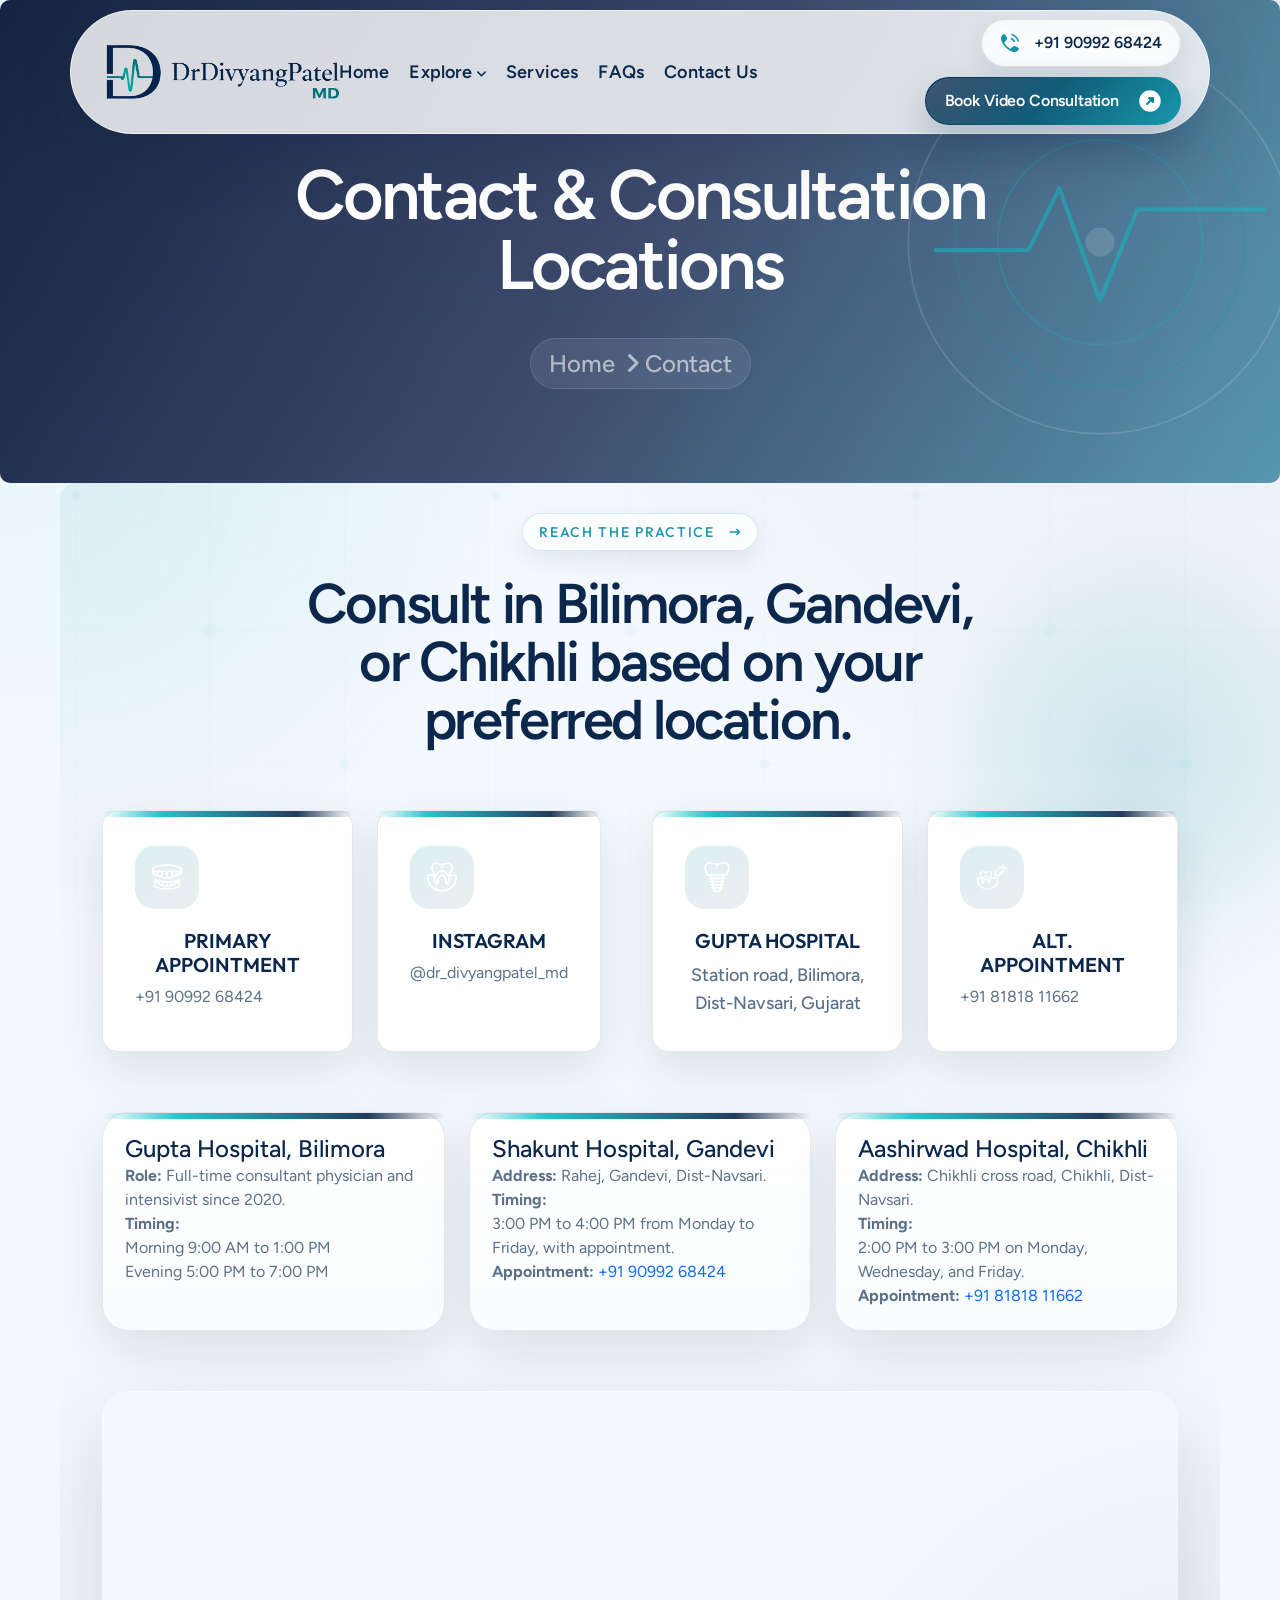
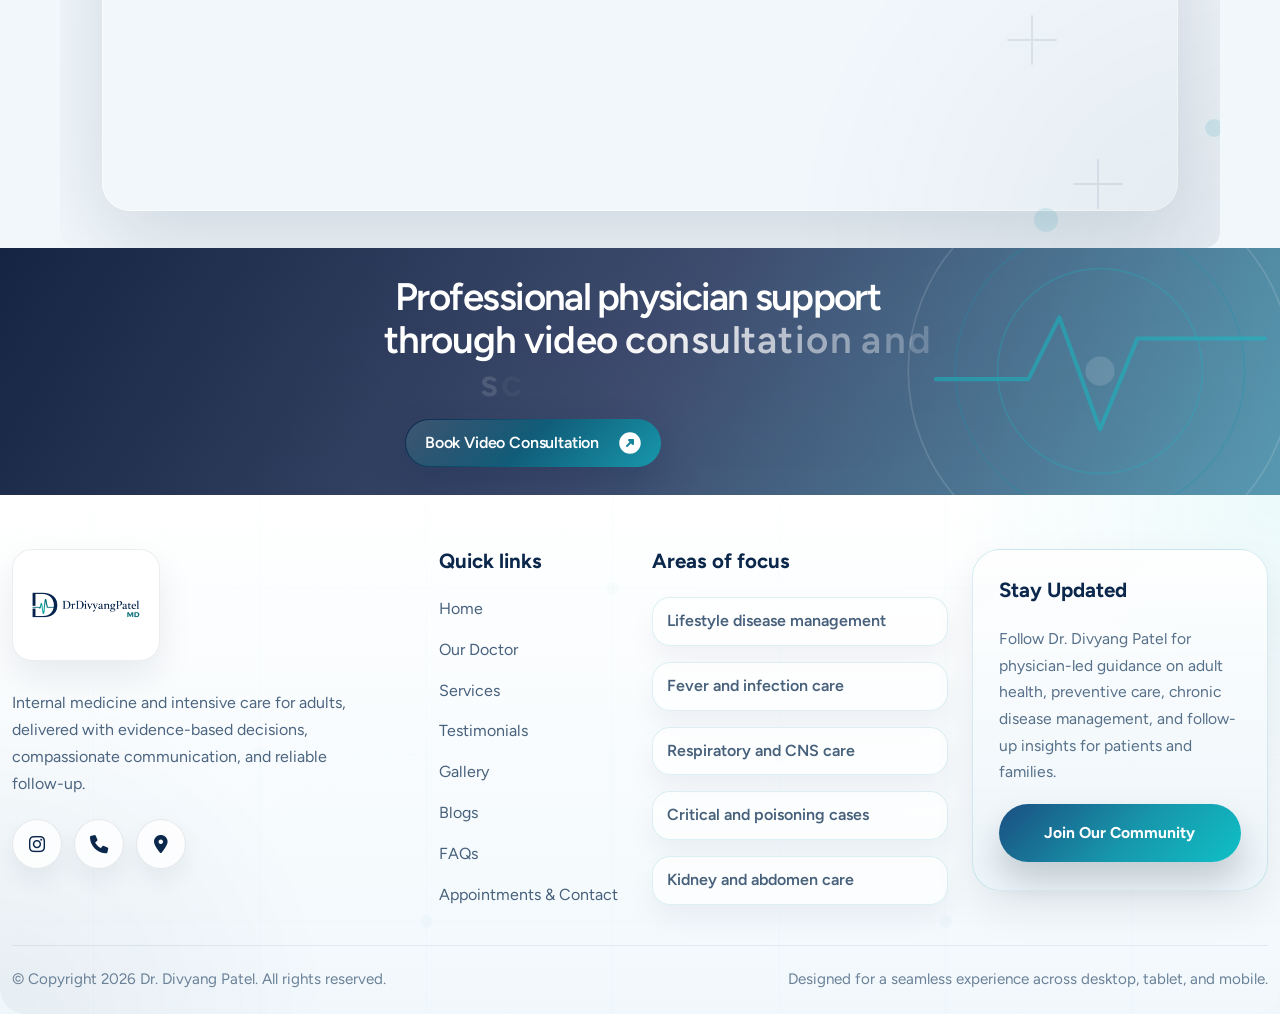
==== contact.html @ 762d4937 "initial commit" ====
<!DOCTYPE html>
<html lang="en">
<head>
    <meta charset="UTF-8">
    <meta name="viewport" content="width=device-width, initial-scale=1.0">
    <title>Contact | Dr. Divyang Patel</title>
    <link rel="shortcut icon" href="assets/drdivyangpatel/logo_transparent.png">
    <link rel="stylesheet" href="assets/css/plugins/bootstrap.min.css">
    <link rel="stylesheet" href="assets/css/plugins/aos.css">
    <link rel="stylesheet" href="assets/css/plugins/fontawesome.css">
    <link rel="stylesheet" href="assets/css/plugins/magnific-popup.css">
    <link rel="stylesheet" href="assets/css/plugins/owlcarousel.min.css">
    <link rel="stylesheet" href="assets/css/plugins/sidebar.css">
    <link rel="stylesheet" href="assets/css/plugins/slick-slider.css">
    <link rel="stylesheet" href="assets/css/plugins/nice-select.css">
    <link rel="stylesheet" href="assets/css/plugins/swiper-bundle.css">
    <link rel="stylesheet" href="assets/css/main.css">
    <link rel="stylesheet" href="assets/css/drdivyang.css">
    <script src="assets/js/plugins/jquery-3-7-1.min.js"></script>
</head>

<body class="homepage1-body">

<!--===== PRELOADER STARTS =======-->
<div class="cs_preloader">
  <div class="cs_preloader_in dr-preloader-card">
    <div class="dr-preloader-logo-wrap">
      <img src="assets/drdivyangpatel/logo_transparent.png" alt="Dr. Divyang Patel logo" class="dr-preloader-logo">
    </div>
    <p class="dr-preloader-title">Dr. Divyang Patel</p>
    <p class="dr-preloader-subtitle">Physician & Intensivist</p>
    <div class="dr-preloader-bar" aria-hidden="true"><span></span></div>
    <p class="dr-preloader-loading">Preparing your consultation experience</p>
  </div>
</div>

<!--===== PRELOADER ENDS =======-->

<!--===== PROGRESS STARTS=======-->
<div class="paginacontainer">
     <div class="progress-wrap">
       <svg class="progress-circle svg-content" width="100%" height="100%" viewBox="-1 -1 102 102">
         <path d="M50,1 a49,49 0 0,1 0,98 a49,49 0 0,1 0,-98"/>
       </svg>
     </div>
   </div>
 <!--===== PROGRESS ENDS=======-->

<!--=====HEADER START=======-->
<header class="homepage4-body">
  <div id="vl-header-sticky" class="vl-header-area vl-transparent-header">
      <div class="container">
          <div class="row align-items-center row-bg1">
              <div class="col-lg-3 col-md-6 col-6">
                  <div class="vl-logo">
                      <a href="index.html"><img src="assets/drdivyangpatel/logo_transparent.png" alt=""></a>
                  </div>
              </div>
              <div class="col-lg-4 d-none d-lg-block">
                  <div class="vl-main-menu text-center">
                         <nav class="vl-mobile-menu-active">
<ul>
    <li class="has-dropdown">
        <a href="index.html">Home <span class="arrow-size"></i></span></a>
       
    </li>
    <li class="has-dropdown">
      <a href="#">Explore <span class="arrow-size"><i class="fa-solid fa-angle-down d-lg-inline d-none"></i></span></a>
        <ul class="sub-menu">
            <li><a href="doctor-divyang-patel.html">Our Doctor</a></li>
            <li><a href="testimonial.html">Testimonials</a></li>
            <li><a href="Gallery.html">Gallery</a></li>
            <li><a href="https://drdivyangpatelmd.exlyapp.com/blog">Blogs</a></li>
        </ul>
    </li>
    <li class="has-dropdown">
        <a href="services.html">Services <span class="arrow-size"></i></span></a>
    </li>
    <li class="has-dropdown">
        <a href="faq.html">FAQs <span class="arrow-size"></i></span></a>
    </li>
    <li class="has-dropdown">
        <a href="contact.html">Contact Us <span class="arrow-size"></i></span></a>
    </li>
</ul>
                      </nav>
                  </div>
              </div>
              <div class="col-lg-5 col-md-6 col-6">
                <div class="vl-hero-btn d-none d-lg-block text-end">
                  <div class="btn-area1">
                    <a href="tel:+919099268424" class="phone"><svg xmlns="http://www.w3.org/2000/svg" width="20" height="20" viewBox="0 0 20 20" fill="none">
                        <g clip-path="url(#clip0_5825_4343)">
<path d="M4.32688 1.17598C4.79912 1.27359 5.1752 1.59087 5.40887 2.01006L6.15321 3.34544C6.42738 3.83727 6.65811 4.25117 6.80878 4.61098C6.96862 4.99266 7.06355 5.36904 7.02016 5.78518C6.97676 6.20131 6.80622 6.55001 6.57107 6.8905C6.3494 7.21148 6.03823 7.56888 5.66848 7.99356L4.57431 9.25038C4.37824 9.47563 4.2802 9.58821 4.27124 9.72896C4.26228 9.86971 4.34263 9.98996 4.50333 10.2304C5.87299 12.2796 7.71894 14.1262 9.76983 15.497C10.0103 15.6577 10.1305 15.738 10.2712 15.7291C10.412 15.7201 10.5247 15.6221 10.7498 15.426L12.0067 14.3318C12.4314 13.962 12.7888 13.6509 13.1098 13.4292C13.4502 13.194 13.799 13.0235 14.2151 12.9801C14.6312 12.9367 15.0077 13.0317 15.3893 13.1915C15.7491 13.3422 16.163 13.5729 16.6547 13.847L17.9902 14.5915C18.4094 14.8251 18.7267 15.2012 18.8243 15.6734C18.9229 16.1505 18.7775 16.6302 18.4562 17.0244C17.2904 18.4547 15.4227 19.3654 13.4633 18.9701C12.259 18.7272 11.0707 18.3225 9.63342 17.4982C6.74558 15.842 4.15636 13.2514 2.50212 10.367C1.67786 8.92963 1.2731 7.74134 1.03015 6.53696C0.634898 4.5776 1.54559 2.70987 2.9759 1.54412C3.37009 1.22284 3.84971 1.07736 4.32688 1.17598Z" fill="#1496a5"/>
<path fill-rule="evenodd" clip-rule="evenodd" d="M11.3062 1.54C11.4337 1.0978 11.8957 0.842779 12.3379 0.970388C15.5607 1.90041 18.099 4.43862 19.0292 7.66132C19.1567 8.1035 18.9017 8.56545 18.4596 8.69304C18.0174 8.8207 17.5554 8.5657 17.4278 8.1235C16.6565 5.45101 14.5483 3.34295 11.8757 2.57171C11.4336 2.4441 11.1786 1.98219 11.3062 1.54ZM10.7947 5.47187C10.9747 5.04825 11.4639 4.85066 11.8876 5.03055C13.2723 5.6186 14.381 6.72725 14.969 8.11199C15.1489 8.53562 14.9513 9.02487 14.5277 9.20479C14.1041 9.38462 13.6148 9.18704 13.4349 8.76345C13.0157 7.77614 12.2234 6.9839 11.2361 6.56463C10.8125 6.38474 10.6149 5.8955 10.7947 5.47187Z" fill="#1496a5"/>
                        </g>
                        <defs>
<clipPath id="clip0_5825_4343">
  <rect width="20" height="20" fill="white"/>
</clipPath>
                        </defs>
                      </svg>+91 90992 68424</a>
                    <a href="https://drdivyangpatelmd.exlyapp.com/cb578edf-0916-4bcf-a2c8-b572f93a51ea" class="vl-btn4">Book Video Consultation<span><svg xmlns="http://www.w3.org/2000/svg" width="22" height="22" viewBox="0 0 22 22" fill="none">
                        <path fill-rule="evenodd" clip-rule="evenodd" d="M11 0.25C5.06294 0.25 0.25 5.06294 0.25 11C0.25 16.9371 5.06294 21.75 11 21.75C16.9371 21.75 21.75 16.9371 21.75 11C21.75 5.06294 16.9371 0.25 11 0.25ZM10 7C9.5955 7 9.2309 7.24364 9.0761 7.61732C8.92134 7.99099 9.0069 8.42111 9.2929 8.70711L10.5858 10L7.29289 13.2929C6.90237 13.6834 6.90237 14.3166 7.29289 14.7071C7.68342 15.0976 8.31658 15.0976 8.70711 14.7071L12 11.4142L13.2929 12.7071C13.5789 12.9931 14.009 13.0787 14.3827 12.9239C14.7564 12.7691 15 12.4045 15 12V8C15 7.44772 14.5523 7 14 7H10Z" fill="white"/>
                      </svg></span></a>
                </div>
                </div>
                <div class="vl-header-action-item d-block d-lg-none">
                  <button type="button" class="vl-offcanvas-toggle">
                    <i class="fa-solid fa-bars-staggered"></i>
                  </button>
               </div>
              </div>
          </div>
      </div>
  </div>
</header>
 <!--=====HEADER END =======-->

 <!--===== MOBILE HEADER STARTS =======-->
<div class="homepage4-body">
  <div class="vl-offcanvas">
    <div class="vl-offcanvas-wrapper">
        <div class="vl-offcanvas-header d-flex justify-content-between align-items-center mb-90">
            <div class="vl-offcanvas-logo">
            </div>
            <div class="vl-offcanvas-close">
               <button class="vl-offcanvas-close-toggle"><a href="index.html"><img src="assets/drdivyangpatel/logo_transparent.png" alt=""></a></button>
            </div>
        </div>

        <div class="vl-offcanvas-menu d-lg-none mb-40">
            <nav></nav>
        </div>

        <div class="space20"></div>
        <div class="vl-offcanvas-info">
            <div class="space20"></div>
            <span><a href="https://www.instagram.com/dr_divyangpatel_md?igsh=MXVoZnNqd2wxZHJ1Zg%3D%3D&utm_source=qr"> <i class="fa-regular fa-envelope"></i>@dr_divyangpatel_md</a></span>
            <span><a href="tel:+919099268424"><i class="fa-solid fa-phone"></i>+91 90992 68424</a></span>
            <span><a href="https://www.google.com/maps?q=Gupta+Hospital+Station+Road+Bilimora+Navsari+Gujarat"><i class="fa-solid fa-location-dot"></i> 
              Gupta Hospital
              <br>
              Station road, Bilimora, Dist-Navsari, Gujarat
            </a></span>
        </div>
        <!-- <div class="space20"></div>
        <div class="vl-offcanvas-social">
            <h3 class="vl-offcanvas-sm-title">Follow Us</h3>
            <div class="space20"></div> -->
            <!-- <a href="https://www.facebook.com/people/Kidney-Care-Hospital-and-Research-Center/100068045023616/"><i class="fab fa-facebook-f"></i></a>
            <a href="https://www.instagram.com/kidneyhospitaludaipur/"><i class="fab fa-instagram"></i></a> -->
         </div>
    </div>
</div>
<div class="vl-offcanvas-overlay"></div>
</div>
<!--===== MOBILE HEADER ENDS =======-->

<!--===== HERO AREA STARTS =======-->
<div class="inner-header-section-area" style="background-image: url(assets/img/all-images/bg/bg5.avif); background-position: center; background-repeat: no-repeat; background-size: cover;">
  <div class="container"><div class="row align-items-center"><div class="col-lg-12"><div class="hero-header"><h1 class="text-anime-style-1">Contact & Consultation Locations</h1><div class="space28"></div><a href="index.html" class="bradecrumb">Home <i class="fa-solid fa-angle-right"></i>Contact</a></div></div></div></div>
</div>

<div class="contact1-section-area sp1">
  <div class="container">
    <div class="row"><div class="col-lg-8 m-auto"><div class="heading4 text-center space-margin60"><h5 class="vl-section-subtitle">Reach The Practice <svg xmlns="http://www.w3.org/2000/svg" width="13" height="8" viewBox="0 0 13 8" fill="none"><path d="M0.667969 4.00033H11.049M8.00137 7.33366L11.3346 4.00033L8.0013 0.666992" stroke="#1496a5" stroke-width="1.5"/></svg></h5><div class="space24"></div><h2 class="vl-section-title text-anime-style-3">Consult in Bilimora, Gandevi, or Chikhli based on your preferred location.</h2></div></div></div>
    <div class="row g-4">
      <div class="col-lg-3 col-md-6"><div class="contact-boxarea"><div class="icons"><img src="assets/img/icons/service10.svg" alt=""></div><div class="space20"></div><h4>Primary Appointment</h4><div class="space8"></div><a href="tel:+919099268424">+91 90992 68424</a></div></div>
      <div class="col-lg-3 col-md-6"><div class="contact-boxarea"><div class="icons"><img src="assets/img/icons/service11.svg" alt=""></div><div class="space20"></div><h4>Instagram</h4><div class="space8"></div><a href="https://www.instagram.com/dr_divyangpatel_md?igsh=MXVoZnNqd2wxZHJ1Zg%3D%3D&utm_source=qr" target="_blank" rel="noopener">@dr_divyangpatel_md</a></div></div>
      <div class="col-lg-3 col-md-6"><div class="contact-boxarea"><div class="icons"><img src="assets/img/icons/service12.svg" alt=""></div><div class="space20"></div><h4>Gupta Hospital</h4><div class="space8"></div><p>Station road, Bilimora, Dist-Navsari, Gujarat</p></div></div>
      <div class="col-lg-3 col-md-6"><div class="contact-boxarea"><div class="icons"><img src="assets/img/icons/service13.svg" alt=""></div><div class="space20"></div><h4>Alt. Appointment</h4><div class="space8"></div><a href="tel:+918181811662">+91 81818 11662</a></div></div>
    </div>
    <div class="space60"></div>
    <div class="row g-4">
      <div class="col-lg-4 col-md-6"><div class="location-card"><h4>Gupta Hospital, Bilimora</h4><p><strong>Role:</strong> Full-time consultant physician and intensivist since 2020.</p><p><strong>Timing:</strong><br>Morning 9:00 AM to 1:00 PM<br>Evening 5:00 PM to 7:00 PM</p></div></div>
      <div class="col-lg-4 col-md-6"><div class="location-card"><h4>Shakunt Hospital, Gandevi</h4><p><strong>Address:</strong> Rahej, Gandevi, Dist-Navsari.</p><p><strong>Timing:</strong><br>3:00 PM to 4:00 PM from Monday to Friday, with appointment.</p><p><strong>Appointment:</strong> <a href="tel:+919099268424">+91 90992 68424</a></p></div></div>
      <div class="col-lg-4 col-md-6"><div class="location-card"><h4>Aashirwad Hospital, Chikhli</h4><p><strong>Address:</strong> Chikhli cross road, Chikhli, Dist-Navsari.</p><p><strong>Timing:</strong><br>2:00 PM to 3:00 PM on Monday, Wednesday, and Friday.</p><p><strong>Appointment:</strong> <a href="tel:+918181811662">+91 81818 11662</a></p></div></div>
    </div>
    <div class="space60"></div>
    <div class="row"><div class="col-lg-12"><iframe src="https://www.google.com/maps?q=Gupta+Hospital+Station+Road+Bilimora+Navsari+Gujarat&output=embed" width="100%" height="420" style="border:0; border-radius: 28px; box-shadow: 0 18px 45px rgba(16,47,98,.12);" allowfullscreen="" loading="lazy"></iframe></div></div>
  </div>
</div>
<!--===== CTA AREA STARTS =======-->
<div class="cta4-section-area" style="background-image: url(assets/img/all-images/bg/bg5.avif); background-position: center; background-size: cover; background-repeat: no-repeat;">
  <div class="container">
    <div class="row align-items-center">
      <div class="col-lg-8 m-auto">
        <div class="cta-content-area heading1">
          <h2 class="text-anime-style-3">Professional physician support through video consultation and scheduled appointments.</h2>
          <div class="space24"></div>
          <div class="btn-area1">
            <a href="https://drdivyangpatelmd.exlyapp.com/cb578edf-0916-4bcf-a2c8-b572f93a51ea" class="vl-btn4">Book Video Consultation <span><svg xmlns="http://www.w3.org/2000/svg" width="22" height="22" viewBox="0 0 22 22" fill="none">
                <path fill-rule="evenodd" clip-rule="evenodd" d="M11 0.25C5.06294 0.25 0.25 5.06294 0.25 11C0.25 16.9371 5.06294 21.75 11 21.75C16.9371 21.75 21.75 16.9371 21.75 11C21.75 5.06294 16.9371 0.25 11 0.25ZM10 7C9.5955 7 9.2309 7.24364 9.0761 7.61732C8.92134 7.99099 9.0069 8.42111 9.2929 8.70711L10.5858 10L7.29289 13.2929C6.90237 13.6834 6.90237 14.3166 7.29289 14.7071C7.68342 15.0976 8.31658 15.0976 8.70711 14.7071L12 11.4142L13.2929 12.7071C13.5789 12.9931 14.009 13.0787 14.3827 12.9239C14.7564 12.7691 15 12.4045 15 12V8C15 7.44772 14.5523 7 14 7H10Z" fill="white"/>
              </svg></span></a>
              <a href="tel:+919099268424" class="phone"><svg xmlns="http://www.w3.org/2000/svg" width="20" height="20" viewBox="0 0 20 20" fill="none">
                <g clip-path="url(#clip0_5825_4343)">
                  <path d="M4.32688 1.17598C4.79912 1.27359 5.1752 1.59087 5.40887 2.01006L6.15321 3.34544C6.42738 3.83727 6.65811 4.25117 6.80878 4.61098C6.96862 4.99266 7.06355 5.36904 7.02016 5.78518C6.97676 6.20131 6.80622 6.55001 6.57107 6.8905C6.3494 7.21148 6.03823 7.56888 5.66848 7.99356L4.57431 9.25038C4.37824 9.47563 4.2802 9.58821 4.27124 9.72896C4.26228 9.86971 4.34263 9.98996 4.50333 10.2304C5.87299 12.2796 7.71894 14.1262 9.76983 15.497C10.0103 15.6577 10.1305 15.738 10.2712 15.7291C10.412 15.7201 10.5247 15.6221 10.7498 15.426L12.0067 14.3318C12.4314 13.962 12.7888 13.6509 13.1098 13.4292C13.4502 13.194 13.799 13.0235 14.2151 12.9801C14.6312 12.9367 15.0077 13.0317 15.3893 13.1915C15.7491 13.3422 16.163 13.5729 16.6547 13.847L17.9902 14.5915C18.4094 14.8251 18.7267 15.2012 18.8243 15.6734C18.9229 16.1505 18.7775 16.6302 18.4562 17.0244C17.2904 18.4547 15.4227 19.3654 13.4633 18.9701C12.259 18.7272 11.0707 18.3225 9.63342 17.4982C6.74558 15.842 4.15636 13.2514 2.50212 10.367C1.67786 8.92963 1.2731 7.74134 1.03015 6.53696C0.634898 4.5776 1.54559 2.70987 2.9759 1.54412C3.37009 1.22284 3.84971 1.07736 4.32688 1.17598Z" fill="#1496a5"/>
                  <path fill-rule="evenodd" clip-rule="evenodd" d="M11.3062 1.54C11.4337 1.0978 11.8957 0.842779 12.3379 0.970388C15.5607 1.90041 18.099 4.43862 19.0292 7.66132C19.1567 8.1035 18.9017 8.56545 18.4596 8.69304C18.0174 8.8207 17.5554 8.5657 17.4278 8.1235C16.6565 5.45101 14.5483 3.34295 11.8757 2.57171C11.4336 2.4441 11.1786 1.98219 11.3062 1.54ZM10.7947 5.47187C10.9747 5.04825 11.4639 4.85066 11.8876 5.03055C13.2723 5.6186 14.381 6.72725 14.969 8.11199C15.1489 8.53562 14.9513 9.02487 14.5277 9.20479C14.1041 9.38462 13.6148 9.18704 13.4349 8.76345C13.0157 7.77614 12.2234 6.9839 11.2361 6.56463C10.8125 6.38474 10.6149 5.8955 10.7947 5.47187Z" fill="#1496a5"/>
                </g>
                <defs>
                  <clipPath id="clip0_5825_4343M">
                    <rect width="20" height="20" fill="white"/>
                  </clipPath>
                </defs>
              </svg>+91 90992 68424</a>
        </div>
        </div>
      </div>

    </div>
  </div>
</div>
<!--===== CTA AREA ENDS =======-->

<!--===== FOOTER AREA STARTS =======-->
<div class="vl-footer4-section-area dr-footer-theme">
  <div class="container">
    <div class="dr-footer-main">
      <div class="row">
        <div class="col-lg-4 col-md-6">
          <div class="dr-footer-brand">
            <a href="index.html" class="dr-footer-logo" aria-label="Dr. Divyang Patel home">
              <span class="dr-footer-logo-badge">
                <img src="assets/drdivyangpatel/logo_transparent.png" alt="Dr. Divyang Patel logo">
              </span>
            </a>
            <p>Internal medicine and intensive care for adults, delivered with evidence-based decisions, compassionate communication, and reliable follow-up.</p>
            <div class="dr-footer-social">
              <a href="https://www.instagram.com/dr_divyangpatel_md?igsh=MXVoZnNqd2wxZHJ1Zg%3D%3D&amp;utm_source=qr" aria-label="Instagram"><i class="fa-brands fa-instagram"></i></a>
              <a href="tel:+919099268424" aria-label="Call Dr. Divyang Patel"><i class="fa-solid fa-phone"></i></a>
              <a href="https://www.google.com/maps?q=Gupta+Hospital+Station+Road+Bilimora+Navsari+Gujarat" aria-label="Clinic location"><i class="fa-solid fa-location-dot"></i></a>
            </div>
          </div>
        </div>

        <div class="col-lg-2 col-md-6">
          <div class="dr-footer-column">
            <h3>Quick links</h3>
            <ul>
              <li><a href="index.html">Home</a></li>
              <li><a href="doctor-divyang-patel.html">Our Doctor</a></li>
              <li><a href="services.html">Services</a></li>
              <li><a href="testimonial.html">Testimonials</a></li>
              <li><a href="Gallery.html">Gallery</a></li>
              <li><a href="https://drdivyangpatelmd.exlyapp.com/blog">Blogs</a></li>
              <li><a href="faq.html">FAQs</a></li>
              <li><a href="contact.html">Appointments &amp; Contact</a></li>
            </ul>
          </div>
        </div>

        <div class="col-lg-3 col-md-6">
          <div class="dr-footer-column dr-footer-services">
            <h3>Areas of focus</h3>
            <ul class="dr-footer-service-list">
              <li><span>Lifestyle disease management</span></li>
              <li><span>Fever and infection care</span></li>
              <li><span>Respiratory and CNS care</span></li>
              <li><span>Critical and poisoning cases</span></li>
              <li><span>Kidney and abdomen care</span></li>
            </ul>
          </div>
        </div>

        <div class="col-lg-3 col-md-6">
          <div class="dr-footer-subscribe">
            <h3>Stay Updated</h3>
            <p>Follow Dr. Divyang Patel for physician-led guidance on adult health, preventive care, chronic disease management, and follow-up insights for patients and families.</p>
            <a href="https://drdivyangpatelmd.exlyapp.com/e467e22a-8691-47d4-a02b-ed1f6fe5d339" class="dr-footer-subscribe-btn">Join Our Community</a>
          </div>
        </div>
      </div>

      <div class="dr-footer-bottom">
        <p>© Copyright 2026 Dr. Divyang Patel. All rights reserved.</p>
        <p>Designed for a seamless experience across desktop, tablet, and mobile.</p>
      </div>
    </div>
  </div>
</div>
<!--===== FOOTER AREA ENDS =======-->



<script src="assets/js/plugins/bootstrap.min.js"></script>
<script src="assets/js/plugins/fontawesome.js"></script>
<script src="assets/js/plugins/aos.js"></script>
<script src="assets/js/plugins/counter.js"></script>
<script src="assets/js/plugins/gsap.min.js"></script>
<script src="assets/js/plugins/ScrollTrigger.min.js"></script>
<script src="assets/js/plugins/Splitetext.js"></script>
<script src="assets/js/plugins/SmoothScroll.js"></script>
<script src="assets/js/plugins/sidebar.js"></script>
<script src="assets/js/plugins/magnific-popup.js"></script>
<script src="assets/js/plugins/mobilemenu.js"></script>
<script src="assets/js/plugins/owlcarousel.min.js"></script>
<script src="assets/js/plugins/nice-select.js"></script>
<script src="assets/js/plugins/waypoints.js"></script>
<script src="assets/js/plugins/slick-slider.js"></script>
<script src="assets/js/plugins/circle-progress.js"></script>
<script src="assets/js/plugins/swiper.js"></script>
<script src="assets/js/main.js"></script>

</body>
</html>
---- assets/css/plugins/owlcarousel.min.css ----
blog/**
 * Owl Carousel v2.3.4
 * Copyright 2013-2018 David Deutsch
 * Licensed under: SEE LICENSE IN https://github.com/OwlCarousel2/OwlCarousel2/blob/master/LICENSE
 */
 .owl-carousel,.owl-carousel .owl-item{-webkit-tap-highlight-color:transparent;position:relative}.owl-carousel{display:none;width:100%;z-index:1}.owl-carousel .owl-stage{position:relative;-ms-touch-action:pan-Y;touch-action:manipulation;-moz-backface-visibility:hidden}.owl-carousel .owl-stage:after{content:".";display:block;clear:both;visibility:hidden;line-height:0;height:0}.owl-carousel .owl-stage-outer{position:relative;overflow:hidden;-webkit-transform:translate3d(0,0,0)}.owl-carousel .owl-item,.owl-carousel .owl-wrapper{-webkit-backface-visibility:hidden;-moz-backface-visibility:hidden;-ms-backface-visibility:hidden;-webkit-transform:translate3d(0,0,0);-moz-transform:translate3d(0,0,0);-ms-transform:translate3d(0,0,0)}.owl-carousel .owl-item{min-height:1px;float:left;-webkit-backface-visibility:hidden;-webkit-touch-callout:none}.owl-carousel .owl-item img{display:block;width:100%}.owl-carousel .owl-dots.disabled,.owl-carousel .owl-nav.disabled{display:none}.no-js .owl-carousel,.owl-carousel.owl-loaded{display:block}.owl-carousel .owl-dot,.owl-carousel .owl-nav .owl-next,.owl-carousel .owl-nav .owl-prev{cursor:pointer;-webkit-user-select:none;-khtml-user-select:none;-moz-user-select:none;-ms-user-select:none;user-select:none}.owl-carousel .owl-nav button.owl-next,.owl-carousel .owl-nav button.owl-prev,.owl-carousel button.owl-dot{background:0 0;color:inherit;border:none;padding:0!important;font:inherit}.owl-carousel.owl-loading{opacity:0;display:block}.owl-carousel.owl-hidden{opacity:0}.owl-carousel.owl-refresh .owl-item{visibility:hidden}.owl-carousel.owl-drag .owl-item{-ms-touch-action:pan-y;touch-action:pan-y;-webkit-user-select:none;-moz-user-select:none;-ms-user-select:none;user-select:none}.owl-carousel.owl-grab{cursor:move;cursor:grab}.owl-carousel.owl-rtl{direction:rtl}.owl-carousel.owl-rtl .owl-item{float:right}.owl-carousel .animated{animation-duration:1s;animation-fill-mode:both}.owl-carousel .owl-animated-in{z-index:0}.owl-carousel .owl-animated-out{z-index:1}.owl-carousel .fadeOut{animation-name:fadeOut}@keyframes fadeOut{0%{opacity:1}100%{opacity:0}}.owl-height{transition:height .5s ease-in-out}.owl-carousel .owl-item .owl-lazy{opacity:0;transition:opacity .4s ease}.owl-carousel .owl-item .owl-lazy:not([src]),.owl-carousel .owl-item .owl-lazy[src^=""]{max-height:0}.owl-carousel .owl-item img.owl-lazy{transform-style:preserve-3d}.owl-carousel .owl-video-wrapper{position:relative;height:100%;background:#000}.owl-carousel .owl-video-play-icon{position:absolute;height:80px;width:80px;left:50%;top:50%;margin-left:-40px;margin-top:-40px;background:url(owl.video.play.png) no-repeat;cursor:pointer;z-index:1;-webkit-backface-visibility:hidden;transition:transform .1s ease}.owl-carousel .owl-video-play-icon:hover{-ms-transform:scale(1.3,1.3);transform:scale(1.3,1.3)}.owl-carousel .owl-video-playing .owl-video-play-icon,.owl-carousel .owl-video-playing .owl-video-tn{display:none}.owl-carousel .owl-video-tn{opacity:0;height:100%;background-position:center center;background-repeat:no-repeat;background-size:contain;transition:opacity .4s ease}.owl-carousel .owl-video-frame{position:relative;z-index:1;height:100%;width:100%}
---- assets/css/plugins/sidebar.css ----
/*!
* metismenu https://github.com/onokumus/metismenu#readme
* A jQuery menu plugin
* @version 3.0.6
* @author Osman Nuri Okumus <onokumus@gmail.com> (https://github.com/onokumus)
* @license: MIT 
*/

.metismenu .arrow {
  float: right;
  line-height: 1.42857;
}

*[dir="rtl"] .metismenu .arrow {
  float: left;
}

/*
   * Require Bootstrap 3.x
   * https://github.com/twbs/bootstrap
  */

.metismenu .glyphicon.arrow:before {
  content: "\e079";
}

.metismenu .mm-active>a>.glyphicon.arrow:before {
  content: "\e114";
}

/*
   * Require Font-Awesome
   * http://fortawesome.github.io/Font-Awesome/
  */

.metismenu .fa.arrow:before {
  content: "\f104";
}

.metismenu .mm-active>a>.fa.arrow:before {
  content: "\f107";
}

/*
   * Require Ionicons
   * http://ionicons.com/
  */

.metismenu .ion.arrow:before {
  content: "\f3d2"
}

.metismenu .mm-active>a>.ion.arrow:before {
  content: "\f3d0";
}

.metismenu .plus-times {
  float: right;
}

*[dir="rtl"] .metismenu .plus-times {
  float: left;
}

.metismenu .fa.plus-times:before {
  content: "\f067";
}

.metismenu .mm-active>a>.fa.plus-times {
  transform: rotate(45deg);
}

.metismenu .plus-minus {
  float: right;
}

*[dir="rtl"] .metismenu .plus-minus {
  float: left;
}

.metismenu .fa.plus-minus:before {
  content: "\f067";
}

.metismenu .mm-active>a>.fa.plus-minus:before {
  content: "\f068";
}

.metismenu .mm-collapse:not(.mm-show) {
  display: none;
}

.metismenu .mm-collapsing {
  position: relative;
  height: 0;
  overflow: hidden;
  transition-timing-function: ease;
  transition-duration: .35s;
  transition-property: height, visibility;
}

.metismenu .has-arrow {
  position: relative;
}

.metismenu .has-arrow::after {
  position: absolute;
  content: '';
  width: .5em;
  height: .5em;
  border-width: 1px 0 0 1px;
  border-style: solid;
  border-color: currentColor;
  border-color: initial;
  right: 1em;
  transform: rotate(-45deg) translate(0, -50%);
  transform-origin: top;
  top: 50%;
  transition: all .3s ease-out;
}

*[dir="rtl"] .metismenu .has-arrow::after {
  right: auto;
  left: 1em;
  transform: rotate(135deg) translate(0, -50%);
}

.metismenu .mm-active>.has-arrow::after, .metismenu .has-arrow[aria-expanded="true"]::after {
  transform: rotate(-135deg) translate(0, -50%);
}

*[dir="rtl"] .metismenu .mm-active>.has-arrow::after, *[dir="rtl"] .metismenu .has-arrow[aria-expanded="true"]::after {
  transform: rotate(225deg) translate(0, -50%);
}

/* custom code */

.hamburger-menu {
  display: inline-block;
}

.hamburger-menu a {
  display: inline-block;
}

.body-overlay {
  background-color: #000000;
  height: 950px;
  width: 100%;
  position: fixed;
  top: 0;
  z-index: 1010;
  left: 0;
  opacity: 0;
  visibility: hidden;
  transition: all 0.3s linear 0s;
  transition: all 600ms ease;
  -webkit-transition: all 600ms ease;
  -moz-transition: all 600ms ease;
  -ms-transition: all 600ms ease;
  -o-transition: all 600ms ease;
}

.body-overlay.active {
  opacity: .5;
  visibility: visible;
}

.side-mobile-menu ul li a {
  padding: 13px 0;
  display: block;
  border-bottom: 1px solid rgba(0, 0, 0, 0.05);
  font-size: 14px;
  color: #000;
  font-weight: 600;
  text-transform: uppercase;
  position: relative;
}

.side-mobile-menu ul li a[aria-expanded="true"] {
  color: var(--color-primary);
}

.side-mobile-menu ul li a:hover {
  color: var(--color-primary);
  padding-left: 5px;
}

.side-mobile-menu ul li ul li:hover>a {
  color: var(--color-primary);
  padding-left: 20px;
}

.side-mobile-menu ul li ul li:hover>a::before {
  background: var(--color-primary);
  border-color: var(--color-primary) !important;
}

.slide-bar.style-2 .side-mobile-menu ul li a[aria-expanded="true"],
.slide-bar.style-2 .side-mobile-menu ul li a:hover,
.slide-bar.style-2 .side-mobile-menu ul li ul li:hover>a {
  color: #2962FF;
}
.slide-bar.style-2 .side-mobile-menu ul li ul li:hover>a::before {
  background: #2962FF;
  border-color: #2962FF !important;
}





.side-mobile-menu ul {
  list-style: none;
  margin: 0;
  padding: 0;
}


.slide-bar {
    position: fixed;
    overflow-y: auto;
    top: 0;
    right: -860px;
    right: -860px;
    max-width: 830px;
    padding: 50px 50px;
    height: 900px;
    display: block;
    background-color: var(--color-white);
    z-index: 1020;
transition-duration: 500ms;
background-color: #fff;
}


.side-mobile-menu {
    display: none;
}
.slide-bar.show {
  right: 0;
}

.side-mobile-menu ul li ul li {
  padding-left: 15px;
}

.side-mobile-menu ul li ul li a {
  position: relative;
  padding-left: 15px;
  text-transform: capitalize;
  font-size: 16px;
}

.side-mobile-menu ul li.dropdown>a::after {
  position: absolute;
  content: "";
  width: 8px;
  height: 8px;
  border-width: 0 2px 2px 0;
  border-style: solid;
  border-color: initial;
  right: 16px;
  top: 50%;
  -webkit-transform: rotate(-45deg) translateY(-50%);
  -webkit-transform-origin: top;
  transform-origin: top;
  transition: all 0.3s ease-out;
  transform: rotate(-45deg) translateY(-50%);
  -moz-transform: rotate(-45deg) translateY(-50%);
  -ms-transform: rotate(-45deg) translateY(-50%);
  -o-transform: rotate(-45deg) translateY(-50%);
}

.side-mobile-menu ul li.dropdown a[aria-expanded="true"]::after {
  -webkit-transform: rotate(-135deg) translateY(-50%);
  transform: rotate(45deg) translateY(-50%);
}

.side-mobile-menu ul li ul li a::before {
  content: "";
  width: 8px;
  height: 8px;
  position: absolute;
  left: 0;
  top: 50%;
  transform: translateY(-50%);
  border: 2px solid #101a23;
  border-radius: 50%;
}

.side-mobile-menu ul li ul li a {
  text-transform: capitalize;
  font-size: 15px;
}

.close-mobile-menu a {
  color: #fff;
  position: relative;
  z-index: 2;
  font-size: 16px;
  left: 0;
  display: block;
}


.close-mobile-menu {
  position: absolute;
  top: 0;
  right: 0;
  text-align: center;
  line-height: 40px;
  transition: .3s;
  -webkit-transition: .3s;
  -moz-transition: .3s;
  -ms-transition: .3s;
  -o-transition: .3s;
}

.slide-bar .tx-close {
    background: rgba(150,144,162,.08);
    width: 54px;
    height: 54px;
    border-width: 18px;
}
.slide-bar .tx-close::before, .slide-bar .tx-close::after {
    background-color: #000;
}


.header-mobile-search input {
  width: 100%;
  height: 50px;
  background-color: #fff;
  padding: 0 18px;
  padding-right: 40px;
  font-size: 14px;
  border: 1px solid #ececec;
  transition: .3s;
  -webkit-transition: .3s;
  -moz-transition: .3s;
  -ms-transition: .3s;
  -o-transition: .3s;
  border-radius: 3px;
}

.header-mobile-search input:focus {
  border-color: var(--color-primary);
}

.header-mobile-search {
  margin-bottom: 15px;
  position: relative;
  display: block;
}

.header-mobile-search button {
  position: absolute;
  width: 50px;
  height: 100%;
  right: 0;
  line-height: 100%;
  padding: 0;
  border: none;
  background-color: initial;
  background-image: none;
  color: #3a505f;
  top: 0;
  cursor: pointer;
}
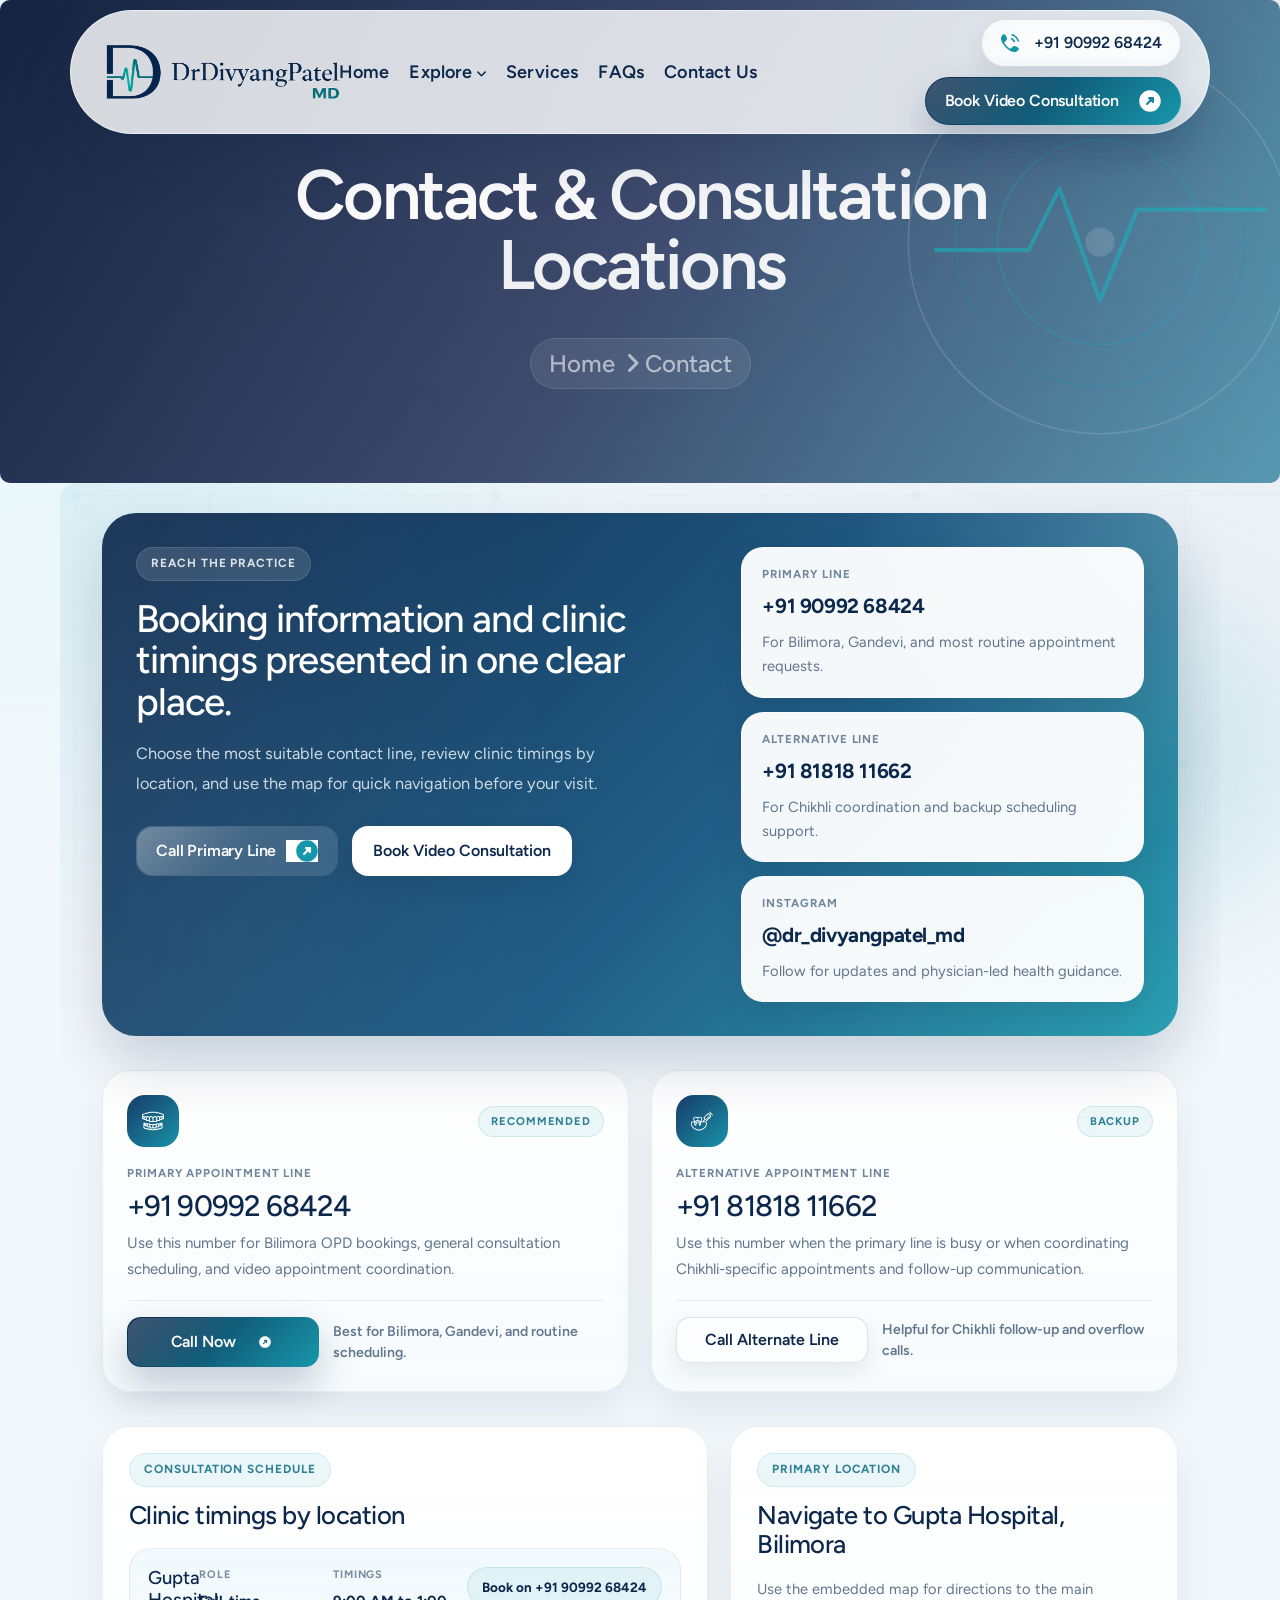
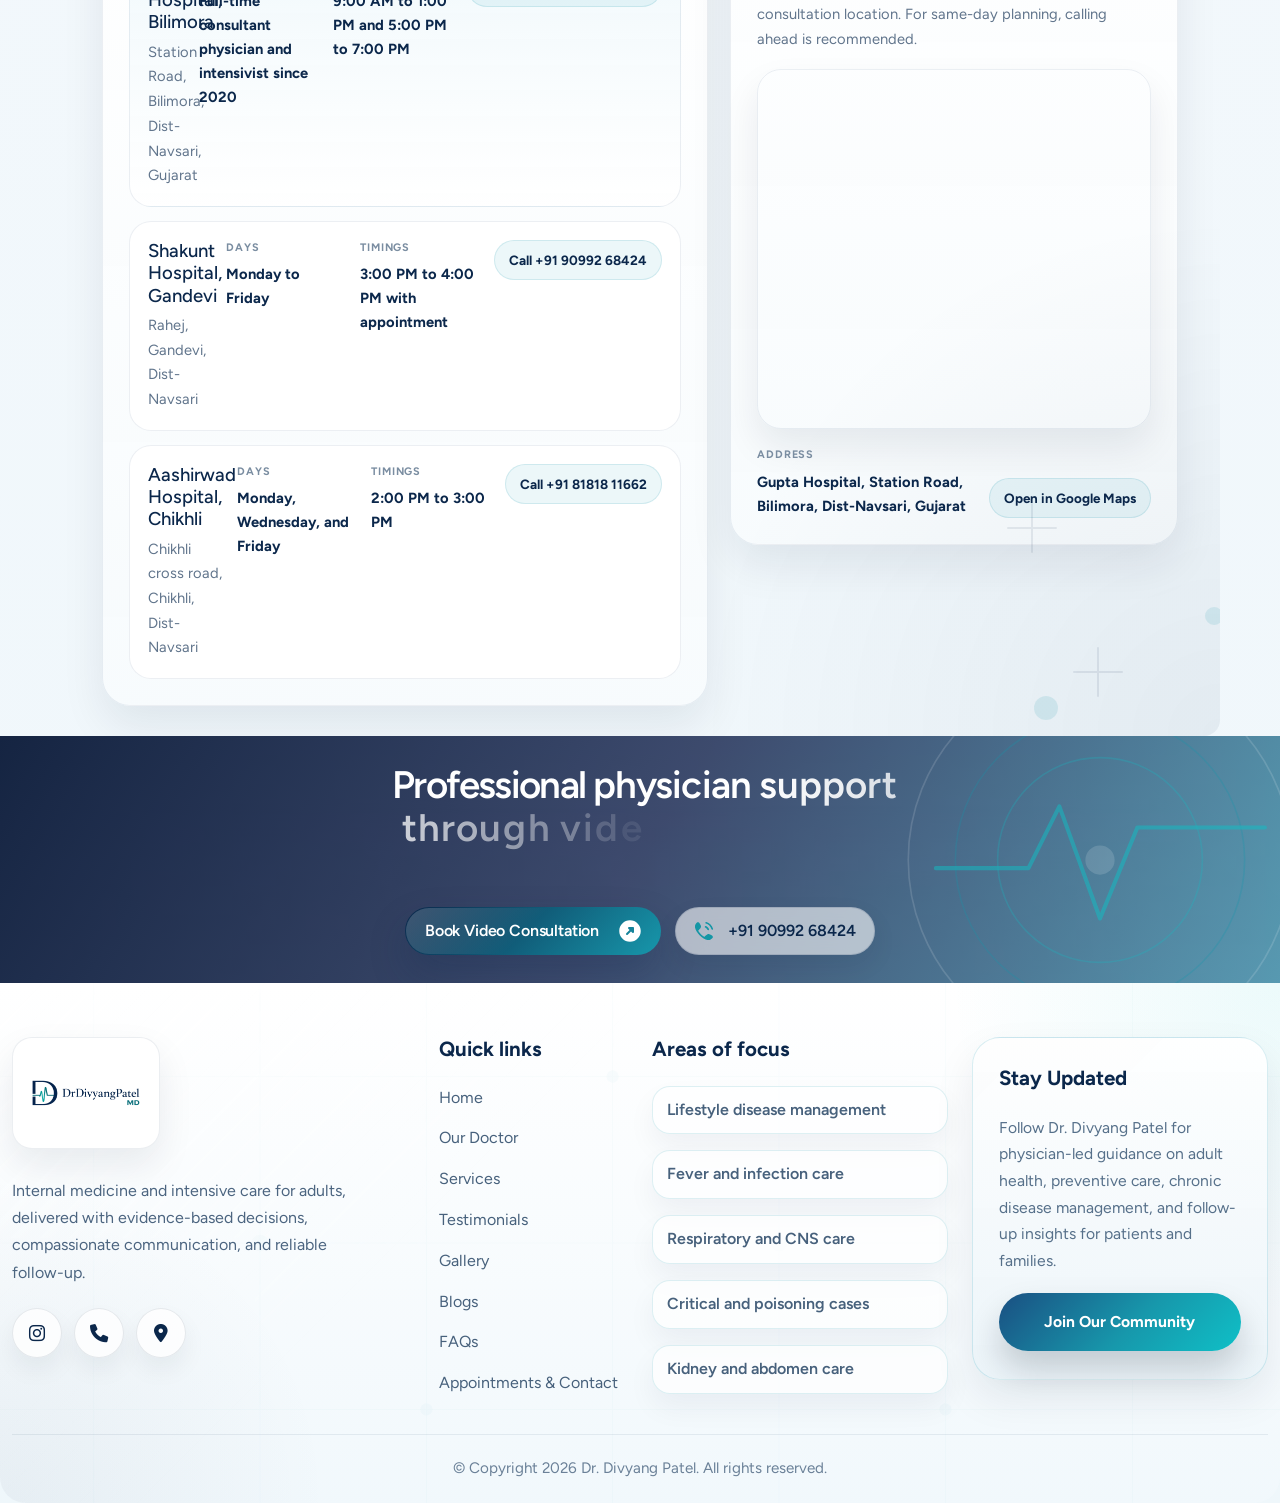
==== commit 20ec99cb: "commit" ====
--- a/contact.html
+++ b/contact.html
@@ -164,21 +164,152 @@
 
 <div class="contact1-section-area sp1">
   <div class="container">
-    <div class="row"><div class="col-lg-8 m-auto"><div class="heading4 text-center space-margin60"><h5 class="vl-section-subtitle">Reach The Practice <svg xmlns="http://www.w3.org/2000/svg" width="13" height="8" viewBox="0 0 13 8" fill="none"><path d="M0.667969 4.00033H11.049M8.00137 7.33366L11.3346 4.00033L8.0013 0.666992" stroke="#1496a5" stroke-width="1.5"/></svg></h5><div class="space24"></div><h2 class="vl-section-title text-anime-style-3">Consult in Bilimora, Gandevi, or Chikhli based on your preferred location.</h2></div></div></div>
-    <div class="row g-4">
-      <div class="col-lg-3 col-md-6"><div class="contact-boxarea"><div class="icons"><img src="assets/img/icons/service10.svg" alt=""></div><div class="space20"></div><h4>Primary Appointment</h4><div class="space8"></div><a href="tel:+919099268424">+91 90992 68424</a></div></div>
-      <div class="col-lg-3 col-md-6"><div class="contact-boxarea"><div class="icons"><img src="assets/img/icons/service11.svg" alt=""></div><div class="space20"></div><h4>Instagram</h4><div class="space8"></div><a href="https://www.instagram.com/dr_divyangpatel_md?igsh=MXVoZnNqd2wxZHJ1Zg%3D%3D&utm_source=qr" target="_blank" rel="noopener">@dr_divyangpatel_md</a></div></div>
-      <div class="col-lg-3 col-md-6"><div class="contact-boxarea"><div class="icons"><img src="assets/img/icons/service12.svg" alt=""></div><div class="space20"></div><h4>Gupta Hospital</h4><div class="space8"></div><p>Station road, Bilimora, Dist-Navsari, Gujarat</p></div></div>
-      <div class="col-lg-3 col-md-6"><div class="contact-boxarea"><div class="icons"><img src="assets/img/icons/service13.svg" alt=""></div><div class="space20"></div><h4>Alt. Appointment</h4><div class="space8"></div><a href="tel:+918181811662">+91 81818 11662</a></div></div>
+    <div class="dr-contact-page">
+      <section class="dr-contact-intro">
+        <div class="dr-contact-intro-copy">
+          <span class="dr-contact-kicker">Reach The Practice</span>
+          <h2>Booking information and clinic timings presented in one clear place.</h2>
+          <p>Choose the most suitable contact line, review clinic timings by location, and use the map for quick navigation before your visit.</p>
+          <div class="dr-contact-intro-actions">
+            <a href="tel:+919099268424" class="vl-btn4">Call Primary Line<span><svg xmlns="http://www.w3.org/2000/svg" width="22" height="22" viewBox="0 0 22 22" fill="none"><path fill-rule="evenodd" clip-rule="evenodd" d="M11 0.25C5.06294 0.25 0.25 5.06294 0.25 11C0.25 16.9371 5.06294 21.75 11 21.75C16.9371 21.75 21.75 16.9371 21.75 11C21.75 5.06294 16.9371 0.25 11 0.25ZM10 7C9.5955 7 9.2309 7.24364 9.0761 7.61732C8.92134 7.99099 9.0069 8.42111 9.2929 8.70711L10.5858 10L7.29289 13.2929C6.90237 13.6834 6.90237 14.3166 7.29289 14.7071C7.68342 15.0976 8.31658 15.0976 8.70711 14.7071L12 11.4142L13.2929 12.7071C13.5789 12.9931 14.009 13.0787 14.3827 12.9239C14.7564 12.7691 15 12.4045 15 12V8C15 7.44772 14.5523 7 14 7H10Z" fill="white"/></svg></span></a>
+            <a href="https://drdivyangpatelmd.exlyapp.com/cb578edf-0916-4bcf-a2c8-b572f93a51ea" class="phone">Book Video Consultation</a>
+          </div>
+        </div>
+        <aside class="dr-contact-overview">
+          <div class="dr-contact-overview-item">
+            <span class="dr-contact-overview-label">Primary line</span>
+            <a href="tel:+919099268424" class="dr-contact-overview-value">+91 90992 68424</a>
+            <p>For Bilimora, Gandevi, and most routine appointment requests.</p>
+          </div>
+          <div class="dr-contact-overview-item">
+            <span class="dr-contact-overview-label">Alternative line</span>
+            <a href="tel:+918181811662" class="dr-contact-overview-value">+91 81818 11662</a>
+            <p>For Chikhli coordination and backup scheduling support.</p>
+          </div>
+          <div class="dr-contact-overview-item">
+            <span class="dr-contact-overview-label">Instagram</span>
+            <a href="https://www.instagram.com/dr_divyangpatel_md?igsh=MXVoZnNqd2wxZHJ1Zg%3D%3D&utm_source=qr" target="_blank" rel="noopener" class="dr-contact-overview-value">@dr_divyangpatel_md</a>
+            <p>Follow for updates and physician-led health guidance.</p>
+          </div>
+        </aside>
+      </section>
+
+      <section class="dr-contact-booking-grid">
+        <article class="dr-booking-card dr-booking-card--primary">
+          <div class="dr-booking-head">
+            <div class="dr-booking-icon"><img src="assets/img/icons/service10.svg" alt=""></div>
+            <span class="dr-booking-tag">Recommended</span>
+          </div>
+          <div class="dr-booking-body">
+            <p class="dr-booking-label">Primary Appointment Line</p>
+            <h3><a href="tel:+919099268424">+91 90992 68424</a></h3>
+            <p>Use this number for Bilimora OPD bookings, general consultation scheduling, and video appointment coordination.</p>
+          </div>
+          <div class="dr-booking-footer">
+            <a href="tel:+919099268424" class="vl-btn4">Call Now<span><svg xmlns="http://www.w3.org/2000/svg" width="22" height="22" viewBox="0 0 22 22" fill="none"><path fill-rule="evenodd" clip-rule="evenodd" d="M11 0.25C5.06294 0.25 0.25 5.06294 0.25 11C0.25 16.9371 5.06294 21.75 11 21.75C16.9371 21.75 21.75 16.9371 21.75 11C21.75 5.06294 16.9371 0.25 11 0.25ZM10 7C9.5955 7 9.2309 7.24364 9.0761 7.61732C8.92134 7.99099 9.0069 8.42111 9.2929 8.70711L10.5858 10L7.29289 13.2929C6.90237 13.6834 6.90237 14.3166 7.29289 14.7071C7.68342 15.0976 8.31658 15.0976 8.70711 14.7071L12 11.4142L13.2929 12.7071C13.5789 12.9931 14.009 13.0787 14.3827 12.9239C14.7564 12.7691 15 12.4045 15 12V8C15 7.44772 14.5523 7 14 7H10Z" fill="white"/></svg></span></a>
+            <span class="dr-booking-note">Best for Bilimora, Gandevi, and routine scheduling.</span>
+          </div>
+        </article>
+
+        <article class="dr-booking-card">
+          <div class="dr-booking-head">
+            <div class="dr-booking-icon"><img src="assets/img/icons/service13.svg" alt=""></div>
+            <span class="dr-booking-tag">Backup</span>
+          </div>
+          <div class="dr-booking-body">
+            <p class="dr-booking-label">Alternative Appointment Line</p>
+            <h3><a href="tel:+918181811662">+91 81818 11662</a></h3>
+            <p>Use this number when the primary line is busy or when coordinating Chikhli-specific appointments and follow-up communication.</p>
+          </div>
+          <div class="dr-booking-footer">
+            <a href="tel:+918181811662" class="phone">Call Alternate Line</a>
+            <span class="dr-booking-note">Helpful for Chikhli follow-up and overflow calls.</span>
+          </div>
+        </article>
+      </section>
+
+      <section class="dr-contact-layout">
+        <div class="dr-schedule-panel">
+          <div class="dr-section-heading">
+            <span class="dr-section-kicker">Consultation Schedule</span>
+            <h3>Clinic timings by location</h3>
+          </div>
+          <div class="dr-schedule-table">
+            <div class="dr-schedule-row dr-schedule-row--highlight">
+              <div class="dr-schedule-location">
+                <h4>Gupta Hospital, Bilimora</h4>
+                <p>Station Road, Bilimora, Dist-Navsari, Gujarat</p>
+              </div>
+              <div class="dr-schedule-meta">
+                <span>Role</span>
+                <strong>Full-time consultant physician and intensivist since 2020</strong>
+              </div>
+              <div class="dr-schedule-meta">
+                <span>Timings</span>
+                <strong>9:00 AM to 1:00 PM and 5:00 PM to 7:00 PM</strong>
+              </div>
+              <div class="dr-schedule-action">
+                <a href="tel:+919099268424">Book on +91 90992 68424</a>
+              </div>
+            </div>
+
+            <div class="dr-schedule-row">
+              <div class="dr-schedule-location">
+                <h4>Shakunt Hospital, Gandevi</h4>
+                <p>Rahej, Gandevi, Dist-Navsari</p>
+              </div>
+              <div class="dr-schedule-meta">
+                <span>Days</span>
+                <strong>Monday to Friday</strong>
+              </div>
+              <div class="dr-schedule-meta">
+                <span>Timings</span>
+                <strong>3:00 PM to 4:00 PM with appointment</strong>
+              </div>
+              <div class="dr-schedule-action">
+                <a href="tel:+919099268424">Call +91 90992 68424</a>
+              </div>
+            </div>
+
+            <div class="dr-schedule-row">
+              <div class="dr-schedule-location">
+                <h4>Aashirwad Hospital, Chikhli</h4>
+                <p>Chikhli cross road, Chikhli, Dist-Navsari</p>
+              </div>
+              <div class="dr-schedule-meta">
+                <span>Days</span>
+                <strong>Monday, Wednesday, and Friday</strong>
+              </div>
+              <div class="dr-schedule-meta">
+                <span>Timings</span>
+                <strong>2:00 PM to 3:00 PM</strong>
+              </div>
+              <div class="dr-schedule-action">
+                <a href="tel:+918181811662">Call +91 81818 11662</a>
+              </div>
+            </div>
+          </div>
+        </div>
+
+        <div class="dr-map-panel">
+          <div class="dr-section-heading">
+            <span class="dr-section-kicker">Primary Location</span>
+            <h3>Navigate to Gupta Hospital, Bilimora</h3>
+          </div>
+          <p class="dr-map-copy">Use the embedded map for directions to the main consultation location. For same-day planning, calling ahead is recommended.</p>
+          <div class="dr-map-shell">
+            <iframe src="https://www.google.com/maps?q=Gupta+Hospital+Station+Road+Bilimora+Navsari+Gujarat&output=embed" width="100%" height="100%" style="border:0;" allowfullscreen="" loading="lazy"></iframe>
+          </div>
+          <div class="dr-map-footer">
+            <div>
+              <span>Address</span>
+              <strong>Gupta Hospital, Station Road, Bilimora, Dist-Navsari, Gujarat</strong>
+            </div>
+            <a href="https://www.google.com/maps?q=Gupta+Hospital+Station+Road+Bilimora+Navsari+Gujarat" target="_blank" rel="noopener">Open in Google Maps</a>
+          </div>
+        </div>
+      </section>
     </div>
-    <div class="space60"></div>
-    <div class="row g-4">
-      <div class="col-lg-4 col-md-6"><div class="location-card"><h4>Gupta Hospital, Bilimora</h4><p><strong>Role:</strong> Full-time consultant physician and intensivist since 2020.</p><p><strong>Timing:</strong><br>Morning 9:00 AM to 1:00 PM<br>Evening 5:00 PM to 7:00 PM</p></div></div>
-      <div class="col-lg-4 col-md-6"><div class="location-card"><h4>Shakunt Hospital, Gandevi</h4><p><strong>Address:</strong> Rahej, Gandevi, Dist-Navsari.</p><p><strong>Timing:</strong><br>3:00 PM to 4:00 PM from Monday to Friday, with appointment.</p><p><strong>Appointment:</strong> <a href="tel:+919099268424">+91 90992 68424</a></p></div></div>
-      <div class="col-lg-4 col-md-6"><div class="location-card"><h4>Aashirwad Hospital, Chikhli</h4><p><strong>Address:</strong> Chikhli cross road, Chikhli, Dist-Navsari.</p><p><strong>Timing:</strong><br>2:00 PM to 3:00 PM on Monday, Wednesday, and Friday.</p><p><strong>Appointment:</strong> <a href="tel:+918181811662">+91 81818 11662</a></p></div></div>
-    </div>
-    <div class="space60"></div>
-    <div class="row"><div class="col-lg-12"><iframe src="https://www.google.com/maps?q=Gupta+Hospital+Station+Road+Bilimora+Navsari+Gujarat&output=embed" width="100%" height="420" style="border:0; border-radius: 28px; box-shadow: 0 18px 45px rgba(16,47,98,.12);" allowfullscreen="" loading="lazy"></iframe></div></div>
   </div>
 </div>
 <!--===== CTA AREA STARTS =======-->
@@ -274,7 +405,6 @@
 
       <div class="dr-footer-bottom">
         <p>© Copyright 2026 Dr. Divyang Patel. All rights reserved.</p>
-        <p>Designed for a seamless experience across desktop, tablet, and mobile.</p>
       </div>
     </div>
   </div>
--- a/assets/css/drdivyang.css
+++ b/assets/css/drdivyang.css
@@ -414,6 +414,297 @@
   color: var(--dr-secondary) !important;
 }
 
+body.dr-menu-open {
+  overflow: hidden;
+}
+
+.homepage4-body .vl-header-action-item {
+  float: none;
+  display: flex;
+  align-items: center;
+  justify-content: flex-end;
+  width: 100%;
+  border: 0;
+  padding: 0;
+  margin-left: auto;
+  background: transparent;
+  color: var(--dr-primary);
+}
+
+.homepage4-body .vl-header-action-item button {
+  width: 52px;
+  height: 52px;
+  display: inline-flex;
+  align-items: center;
+  justify-content: center;
+  border: 1px solid rgba(11, 39, 75, 0.12);
+  border-radius: 18px;
+  color: var(--dr-primary);
+  background:
+    linear-gradient(180deg, rgba(255, 255, 255, 0.94), rgba(239, 247, 251, 0.92)),
+    radial-gradient(circle at top right, rgba(23, 151, 171, 0.18), transparent 42%);
+  box-shadow: 0 16px 34px rgba(8, 29, 56, 0.14);
+  backdrop-filter: blur(18px);
+  transition: transform 0.3s ease, box-shadow 0.3s ease, border-color 0.3s ease, color 0.3s ease;
+}
+
+.homepage4-body .vl-header-action-item button:hover {
+  transform: translateY(-2px);
+  color: var(--dr-secondary);
+  border-color: rgba(23, 151, 171, 0.28);
+  box-shadow: 0 20px 42px rgba(8, 29, 56, 0.18);
+}
+
+.homepage4-body .vl-offcanvas {
+  width: min(90vw, 420px);
+  padding: 26px 20px 24px;
+  z-index: 10060;
+  border-left: 1px solid rgba(255, 255, 255, 0.44);
+  box-shadow: -28px 0 70px rgba(8, 29, 56, 0.26);
+  background:
+    linear-gradient(180deg, rgba(248, 252, 255, 0.97), rgba(237, 247, 251, 0.96)),
+    radial-gradient(circle at top right, rgba(15, 192, 199, 0.16), transparent 30%),
+    radial-gradient(circle at bottom left, rgba(11, 39, 75, 0.1), transparent 34%);
+  backdrop-filter: blur(22px);
+}
+
+.homepage4-body .vl-offcanvas::before {
+  content: "";
+  position: absolute;
+  inset: 0;
+  background-image: var(--dr-svg-grid);
+  background-size: 360px 360px;
+  opacity: 0.12;
+  pointer-events: none;
+}
+
+.homepage4-body .vl-offcanvas-wrapper {
+  position: relative;
+  z-index: 1;
+  min-height: 100%;
+  display: flex;
+  flex-direction: column;
+}
+
+.homepage4-body .vl-offcanvas-header {
+  display: grid !important;
+  grid-template-columns: minmax(0, 1fr) auto;
+  column-gap: 14px;
+  align-items: center !important;
+  margin-bottom: 24px !important;
+  padding: 14px 14px 14px 18px;
+  border-radius: 28px;
+  border: 1px solid rgba(255, 255, 255, 0.72);
+  background: rgba(255, 255, 255, 0.82);
+  box-shadow: 0 18px 40px rgba(8, 29, 56, 0.12);
+  backdrop-filter: blur(18px);
+}
+
+.homepage4-body .vl-offcanvas .vl-offcanvas-logo {
+  width: min(100%, 230px);
+  max-width: 230px;
+  height: auto;
+  min-width: 0;
+  filter: none !important;
+  opacity: 1 !important;
+  display: flex;
+  align-items: center;
+}
+
+.homepage4-body .vl-offcanvas .vl-offcanvas-logo a {
+  display: inline-flex;
+  align-items: center;
+  width: 100%;
+  min-width: 0;
+}
+
+.homepage4-body .vl-offcanvas .vl-offcanvas-logo img {
+  display: block;
+  width: 100%;
+  height: auto;
+  max-height: none;
+  object-fit: contain;
+  filter: none !important;
+  opacity: 1 !important;
+  mix-blend-mode: normal;
+}
+
+.homepage4-body .vl-offcanvas .vl-offcanvas-close button,
+.homepage4-body .vl-offcanvas-close-toggle {
+  width: 48px;
+  height: 48px;
+  display: inline-flex;
+  align-items: center;
+  justify-content: center;
+  border: 1px solid rgba(11, 39, 75, 0.14) !important;
+  border-radius: 16px;
+  color: var(--dr-primary) !important;
+  background: rgba(244, 250, 253, 0.96) !important;
+  box-shadow: 0 12px 28px rgba(8, 29, 56, 0.1);
+  transition: transform 0.3s ease, background 0.3s ease, color 0.3s ease, border-color 0.3s ease;
+}
+
+.homepage4-body .vl-offcanvas-close {
+  display: flex;
+  align-items: center;
+  justify-content: flex-end;
+}
+
+.homepage4-body .vl-offcanvas-close-toggle:hover {
+  transform: translateY(-2px);
+  color: #fff !important;
+  border-color: rgba(15, 192, 199, 0.34) !important;
+  background: linear-gradient(135deg, var(--dr-primary), var(--dr-secondary)) !important;
+}
+
+.homepage4-body .vl-offcanvas-close-toggle i {
+  font-size: 1.15rem;
+}
+
+.homepage4-body .vl-offcanvas-menu {
+  margin-bottom: 0 !important;
+  padding: 18px;
+  border-radius: 30px;
+  background: rgba(255, 255, 255, 0.74);
+  border: 1px solid rgba(255, 255, 255, 0.72);
+  box-shadow: 0 22px 50px rgba(8, 29, 56, 0.1);
+}
+
+.homepage4-body .vl-offcanvas-menu ul {
+  margin: 0;
+  padding: 0;
+}
+
+.homepage4-body .vl-offcanvas-menu ul li + li {
+  margin-top: 8px;
+}
+
+.homepage4-body .vl-offcanvas-menu ul li {
+  position: relative;
+}
+
+.homepage4-body .vl-offcanvas-menu ul li > a {
+  padding: 14px 60px 14px 16px;
+  border-radius: 18px;
+  color: var(--dr-primary) !important;
+  font-size: 1.06rem;
+  font-weight: 700;
+  letter-spacing: -0.01em;
+  background: transparent;
+  transition: color 0.25s ease, background 0.25s ease, transform 0.25s ease;
+}
+
+.homepage4-body .vl-offcanvas-menu ul li > a:hover,
+.homepage4-body .vl-offcanvas-menu ul li.active > a {
+  color: var(--dr-secondary) !important;
+  background: rgba(23, 151, 171, 0.08);
+  transform: translateX(4px);
+}
+
+.homepage4-body .vl-offcanvas-menu ul li .sub-menu {
+  margin-top: 8px;
+  padding: 12px 0 4px 12px;
+  border-left: 1px solid rgba(23, 151, 171, 0.16);
+}
+
+.homepage4-body .vl-offcanvas-menu ul li .sub-menu li + li {
+  margin-top: 2px;
+}
+
+.homepage4-body .vl-offcanvas-menu ul li .sub-menu a {
+  padding: 10px 12px;
+  border-radius: 14px;
+  font-size: 0.96rem;
+  font-weight: 600;
+  color: #35506e !important;
+}
+
+.homepage4-body .vl-offcanvas-menu ul li .sub-menu a:hover {
+  color: var(--dr-secondary) !important;
+  background: rgba(23, 151, 171, 0.06);
+}
+
+.homepage4-body .vl-menu-close {
+  top: 9px;
+  right: 10px;
+  width: 38px;
+  height: 38px;
+  border: 1px solid rgba(11, 39, 75, 0.12);
+  border-radius: 14px;
+  color: var(--dr-primary);
+  background: rgba(255, 255, 255, 0.94);
+  box-shadow: 0 12px 24px rgba(8, 29, 56, 0.08);
+}
+
+.homepage4-body .vl-menu-close:hover,
+.homepage4-body .vl-offcanvas-menu ul li.active > .vl-menu-close {
+  color: #fff;
+  border-color: rgba(15, 192, 199, 0.32);
+  background: linear-gradient(135deg, var(--dr-primary), var(--dr-secondary));
+}
+
+.homepage4-body .vl-menu-close i {
+  font-size: 0.9rem;
+}
+
+.homepage4-body .dr-mobile-menu-actions {
+  display: grid;
+  grid-template-columns: 1fr 1fr;
+  gap: 10px;
+  margin: 16px 0 18px;
+}
+
+.homepage4-body .dr-mobile-menu-actions .vl-btn4,
+.homepage4-body .dr-mobile-menu-actions .phone {
+  width: 100%;
+  min-height: 50px;
+  padding: 12px 14px !important;
+  font-size: 0.95rem;
+}
+
+.homepage4-body .vl-offcanvas-info {
+  margin-top: auto;
+  padding: 18px;
+  border-radius: 28px;
+  background:
+    linear-gradient(180deg, rgba(11, 39, 75, 0.96), rgba(18, 56, 106, 0.94)),
+    radial-gradient(circle at top right, rgba(15, 192, 199, 0.2), transparent 38%);
+  box-shadow: 0 24px 54px rgba(8, 29, 56, 0.22);
+}
+
+.homepage4-body .vl-offcanvas-info span {
+  display: block;
+}
+
+.homepage4-body .vl-offcanvas-info span + span {
+  margin-top: 10px;
+}
+
+.homepage4-body .vl-offcanvas-info span a {
+  display: flex;
+  gap: 12px;
+  align-items: flex-start;
+  padding: 14px 16px;
+  margin: 0;
+  border-radius: 18px;
+  color: rgba(255, 255, 255, 0.94) !important;
+  background: rgba(255, 255, 255, 0.08);
+  border: 1px solid rgba(255, 255, 255, 0.08);
+  line-height: 1.6;
+}
+
+.homepage4-body .vl-offcanvas-info span a i {
+  margin: 4px 0 0;
+  min-width: 18px;
+  color: #8de8f2;
+}
+
+.homepage4-body .vl-offcanvas-overlay {
+  z-index: 10050;
+  background: rgba(6, 20, 39, 0.42);
+  backdrop-filter: blur(8px);
+}
+
 .vl-hero-btn .btn-area1 {
   display: flex;
   align-items: center;
@@ -533,10 +824,34 @@
 }
 
 .progress-inner,
-.progress-wrap::after,
 .progress-wrap svg.progress-circle path {
   stroke: var(--dr-secondary) !important;
-  background: var(--dr-secondary) !important;
+}
+
+.progress-wrap {
+  right: 24px;
+  bottom: 24px;
+  width: 58px;
+  height: 58px;
+  border-radius: 50%;
+  background: linear-gradient(135deg, rgba(17, 57, 104, 0.96), rgba(23, 151, 171, 0.94));
+  border: 1px solid rgba(255, 255, 255, 0.34);
+  box-shadow: 0 18px 34px rgba(7, 24, 45, 0.24);
+  backdrop-filter: blur(14px);
+}
+
+.progress-wrap::after,
+.progress-wrap::before {
+  width: 58px;
+  height: 58px;
+  line-height: 58px;
+  color: #ffffff !important;
+  background: transparent !important;
+}
+
+.progress-wrap:hover {
+  transform: translateY(-3px);
+  box-shadow: 0 22px 40px rgba(7, 24, 45, 0.28);
 }
 
 .heading4 .vl-section-subtitle,
@@ -1964,6 +2279,20 @@
   color: #5c7188 !important;
 }
 
+.location-card a,
+.location-card a:visited {
+  color: var(--dr-secondary) !important;
+  font-weight: 700;
+  text-decoration: none;
+  border-bottom: 1px solid rgba(23, 151, 171, 0.18);
+  transition: color 0.25s ease, border-color 0.25s ease;
+}
+
+.location-card a:hover {
+  color: var(--dr-primary) !important;
+  border-color: rgba(11, 39, 75, 0.18);
+}
+
 .testimonial4-boxarea {
   min-height: 100%;
   padding-top: 40px;
@@ -2104,6 +2433,702 @@
 .contact1-section-area iframe {
   border: 1px solid rgba(255, 255, 255, 0.55) !important;
   box-shadow: var(--dr-shadow-lg) !important;
+}
+
+.dr-contact-page {
+  display: grid;
+  gap: 34px;
+}
+
+.dr-contact-intro {
+  position: relative;
+  display: grid;
+  grid-template-columns: minmax(0, 1.3fr) minmax(300px, 0.9fr);
+  gap: 24px;
+  padding: 34px;
+  border-radius: 34px;
+  background: linear-gradient(135deg, rgba(11, 39, 75, 0.98), rgba(20, 84, 127, 0.94) 58%, rgba(25, 151, 171, 0.92) 100%);
+  box-shadow: 0 28px 60px rgba(8, 29, 56, 0.18);
+  overflow: hidden;
+}
+
+.dr-contact-intro::before {
+  content: "";
+  position: absolute;
+  inset: 0;
+  background:
+    radial-gradient(circle at top right, rgba(255, 255, 255, 0.16), transparent 28%),
+    linear-gradient(90deg, rgba(255, 255, 255, 0.06), transparent 42%);
+  pointer-events: none;
+}
+
+.dr-contact-intro-copy,
+.dr-contact-overview {
+  position: relative;
+  z-index: 1;
+}
+
+.dr-contact-kicker,
+.dr-section-kicker {
+  display: inline-flex;
+  align-items: center;
+  min-height: 34px;
+  padding: 7px 14px;
+  border-radius: 999px;
+  background: rgba(255, 255, 255, 0.12);
+  border: 1px solid rgba(255, 255, 255, 0.12);
+  color: rgba(255, 255, 255, 0.84);
+  font-size: 0.74rem;
+  font-weight: 700;
+  letter-spacing: 0.08em;
+  text-transform: uppercase;
+}
+
+.dr-contact-intro-copy h2 {
+  margin: 18px 0 16px;
+  color: #ffffff;
+  font-size: clamp(2rem, 3vw, 3rem);
+  line-height: 1.08;
+  letter-spacing: -0.03em;
+}
+
+.dr-contact-intro-copy p {
+  max-width: 52ch;
+  margin: 0;
+  color: rgba(237, 245, 250, 0.84);
+  font-size: 1.02rem;
+  line-height: 1.8;
+}
+
+.dr-contact-intro-actions {
+  display: flex;
+  flex-wrap: wrap;
+  gap: 14px;
+  margin-top: 28px;
+}
+
+.dr-contact-intro-actions .vl-btn4,
+.dr-contact-intro-actions .phone {
+  min-height: 50px;
+  padding: 12px 20px !important;
+  border-radius: 16px;
+}
+
+.dr-contact-intro-actions .vl-btn4 {
+  background: linear-gradient(135deg, rgba(255, 255, 255, 0.18), rgba(255, 255, 255, 0.12)) !important;
+  color: #ffffff !important;
+  border: 1px solid rgba(255, 255, 255, 0.18);
+  box-shadow: none;
+}
+
+.dr-contact-intro-actions .vl-btn4 span {
+  background: #ffffff;
+}
+
+.dr-contact-intro-actions .vl-btn4 span svg path {
+  fill: var(--dr-secondary) !important;
+}
+
+.dr-contact-intro-actions .phone {
+  background: #ffffff !important;
+  color: var(--dr-primary) !important;
+  border: 1px solid rgba(255, 255, 255, 0.2);
+}
+
+.dr-contact-overview {
+  display: grid;
+  gap: 14px;
+}
+
+.dr-contact-overview-item {
+  padding: 18px 20px;
+  border-radius: 22px;
+  background: rgba(255, 255, 255, 0.96);
+  border: 1px solid rgba(255, 255, 255, 0.3);
+  box-shadow: 0 14px 32px rgba(6, 24, 44, 0.1);
+}
+
+.dr-contact-overview-label {
+  display: block;
+  margin-bottom: 8px;
+  color: #70859b;
+  font-size: 0.72rem;
+  font-weight: 700;
+  letter-spacing: 0.08em;
+  text-transform: uppercase;
+}
+
+.dr-contact-overview-value {
+  display: inline-block;
+  margin-bottom: 8px;
+  color: var(--dr-primary) !important;
+  font-size: 1.28rem;
+  font-weight: 700;
+  letter-spacing: -0.02em;
+}
+
+.dr-contact-overview-item p {
+  margin: 0;
+  color: #61758c;
+  font-size: 0.92rem;
+  line-height: 1.65;
+}
+
+.dr-contact-booking-grid {
+  display: grid;
+  grid-template-columns: repeat(2, minmax(0, 1fr));
+  gap: 22px;
+}
+
+.dr-booking-card,
+.dr-schedule-panel,
+.dr-map-panel {
+  background: linear-gradient(180deg, rgba(255, 255, 255, 0.99), rgba(247, 251, 253, 0.97));
+  border: 1px solid rgba(16, 58, 103, 0.08);
+  border-radius: 28px;
+  box-shadow: 0 20px 44px rgba(8, 29, 56, 0.08);
+}
+
+.dr-booking-card {
+  display: flex;
+  flex-direction: column;
+  gap: 18px;
+  padding: 24px;
+}
+
+.dr-booking-head {
+  display: flex;
+  align-items: center;
+  justify-content: space-between;
+  gap: 14px;
+}
+
+.dr-booking-icon {
+  width: 52px;
+  height: 52px;
+  display: inline-flex;
+  align-items: center;
+  justify-content: center;
+  border-radius: 18px;
+  background: linear-gradient(135deg, #173e6b, #1992a8);
+}
+
+.dr-booking-icon img {
+  width: 22px;
+  height: 22px;
+  filter: brightness(0) invert(1);
+}
+
+.dr-booking-tag {
+  display: inline-flex;
+  align-items: center;
+  min-height: 30px;
+  padding: 6px 12px;
+  border-radius: 999px;
+  background: rgba(23, 151, 171, 0.08);
+  border: 1px solid rgba(23, 151, 171, 0.14);
+  color: #2f7f95;
+  font-size: 0.7rem;
+  font-weight: 700;
+  letter-spacing: 0.08em;
+  text-transform: uppercase;
+}
+
+.dr-booking-label {
+  margin: 0 0 8px;
+  color: #70859b;
+  font-size: 0.72rem;
+  font-weight: 700;
+  letter-spacing: 0.08em;
+  text-transform: uppercase;
+}
+
+.dr-booking-body h3 {
+  margin: 0 0 10px;
+  font-size: clamp(1.7rem, 2.3vw, 2.3rem);
+  line-height: 1.04;
+  letter-spacing: -0.03em;
+}
+
+.dr-booking-body h3 a {
+  color: var(--dr-primary) !important;
+}
+
+.dr-booking-body p:last-child {
+  margin: 0;
+  color: #61758c !important;
+  font-size: 0.94rem;
+  line-height: 1.68;
+}
+
+.dr-booking-footer {
+  display: flex;
+  align-items: center;
+  gap: 14px;
+  padding-top: 16px;
+  border-top: 1px solid rgba(16, 58, 103, 0.08);
+}
+
+.dr-booking-footer .vl-btn4,
+.dr-booking-footer .phone {
+  min-width: 192px;
+  min-height: 46px;
+  padding: 10px 16px !important;
+  border-radius: 14px;
+}
+
+.dr-booking-footer .vl-btn4 span {
+  width: 30px;
+  height: 30px;
+}
+
+.dr-booking-footer .vl-btn4 span svg {
+  width: 12px;
+  height: 12px;
+}
+
+.dr-booking-note {
+  color: #63778d;
+  font-size: 0.88rem;
+  font-weight: 600;
+  line-height: 1.5;
+}
+
+.dr-contact-layout {
+  display: grid;
+  grid-template-columns: minmax(0, 1.15fr) minmax(320px, 0.85fr);
+  gap: 22px;
+  align-items: start;
+}
+
+.dr-schedule-panel,
+.dr-map-panel {
+  padding: 26px;
+}
+
+.dr-section-heading {
+  margin-bottom: 18px;
+}
+
+.dr-section-heading h3 {
+  margin: 14px 0 0;
+  color: var(--dr-primary);
+  font-size: clamp(1.5rem, 2vw, 2rem);
+  line-height: 1.14;
+  letter-spacing: -0.02em;
+}
+
+.dr-section-kicker {
+  background: rgba(23, 151, 171, 0.08);
+  border-color: rgba(23, 151, 171, 0.12);
+  color: #2f7f95;
+}
+
+.dr-schedule-table {
+  display: grid;
+  gap: 14px;
+}
+
+.dr-schedule-row {
+  display: grid;
+  grid-template-columns: minmax(0, 1.35fr) repeat(2, minmax(120px, 0.85fr)) auto;
+  gap: 14px;
+  align-items: start;
+  padding: 18px;
+  border-radius: 22px;
+  background: #ffffff;
+  border: 1px solid rgba(16, 58, 103, 0.08);
+}
+
+.dr-schedule-row--highlight {
+  background: linear-gradient(180deg, rgba(241, 249, 252, 0.96), rgba(255, 255, 255, 1));
+}
+
+.dr-schedule-location h4 {
+  margin: 0 0 6px;
+  color: var(--dr-primary);
+  font-size: 1.16rem;
+  line-height: 1.2;
+}
+
+.dr-schedule-location p,
+.dr-map-copy {
+  margin: 0;
+  color: #61758c !important;
+  font-size: 0.92rem;
+  line-height: 1.68;
+}
+
+.dr-schedule-meta span,
+.dr-map-footer span {
+  display: block;
+  margin-bottom: 6px;
+  color: #7a8da1;
+  font-size: 0.68rem;
+  font-weight: 700;
+  letter-spacing: 0.08em;
+  text-transform: uppercase;
+}
+
+.dr-schedule-meta strong,
+.dr-map-footer strong {
+  color: var(--dr-primary);
+  font-size: 0.92rem;
+  line-height: 1.5;
+}
+
+.dr-schedule-action {
+  display: flex;
+  justify-content: flex-end;
+}
+
+.dr-schedule-action a,
+.dr-map-footer a {
+  display: inline-flex;
+  align-items: center;
+  justify-content: center;
+  min-height: 40px;
+  padding: 8px 14px;
+  border-radius: 999px;
+  color: var(--dr-primary) !important;
+  background: rgba(23, 151, 171, 0.08);
+  border: 1px solid rgba(23, 151, 171, 0.14);
+  font-size: 0.84rem;
+  font-weight: 700;
+  text-decoration: none;
+  white-space: nowrap;
+}
+
+.dr-map-copy {
+  margin-bottom: 18px;
+}
+
+.dr-map-shell {
+  height: 360px;
+  overflow: hidden;
+  border-radius: 24px;
+  border: 1px solid rgba(16, 58, 103, 0.08);
+  box-shadow: 0 18px 36px rgba(8, 29, 56, 0.08);
+}
+
+.dr-map-shell iframe {
+  height: 100%;
+  border: 0 !important;
+  box-shadow: none !important;
+}
+
+.dr-map-footer {
+  display: flex;
+  align-items: flex-end;
+  justify-content: space-between;
+  gap: 16px;
+  margin-top: 18px;
+}
+
+.dr-contact-quick-grid > [class*="col-"],
+.dr-location-grid > [class*="col-"] {
+  display: flex;
+}
+
+.dr-contact-hero-card,
+.dr-location-spot {
+  width: 100%;
+}
+
+.dr-contact-hero-card {
+  position: relative;
+  display: flex;
+  flex-direction: column;
+  gap: 14px;
+  padding: 22px 24px;
+  overflow: hidden;
+  border: 1px solid rgba(16, 58, 103, 0.08);
+  border-radius: 26px;
+  box-shadow: 0 20px 45px rgba(11, 39, 75, 0.08);
+}
+
+.dr-contact-hero-card::after {
+  content: "";
+  position: absolute;
+  inset: 0 auto auto 0;
+  width: 100%;
+  height: 5px;
+  border-radius: 26px 26px 0 0;
+  background: linear-gradient(90deg, #20bbc8 0%, #1f90a8 42%, #173e6b 88%, rgba(23, 62, 107, 0) 100%);
+  pointer-events: none;
+}
+
+.dr-contact-hero-card--primary {
+  background: linear-gradient(180deg, rgba(255, 255, 255, 0.99), rgba(246, 251, 253, 0.97));
+}
+
+.dr-contact-hero-card--secondary {
+  background: linear-gradient(180deg, rgba(255, 255, 255, 0.99), rgba(248, 251, 254, 0.97));
+}
+
+.dr-contact-card-top {
+  display: flex;
+  align-items: center;
+  justify-content: space-between;
+  gap: 10px;
+}
+
+.dr-contact-hero-card .icons {
+  width: 48px;
+  height: 48px;
+  display: inline-flex;
+  align-items: center;
+  justify-content: center;
+  border-radius: 16px;
+  background:
+    linear-gradient(135deg, #173e6b, #1992a8);
+  box-shadow: 0 12px 24px rgba(8, 29, 56, 0.12);
+}
+
+.dr-contact-hero-card .icons img {
+  width: 20px;
+  height: 20px;
+  object-fit: contain;
+  filter: brightness(0) invert(1);
+  opacity: 1;
+}
+
+.dr-contact-chip,
+.dr-location-pill {
+  display: inline-flex;
+  align-items: center;
+  justify-content: center;
+  min-height: 28px;
+  padding: 6px 12px;
+  border-radius: 999px;
+  background: rgba(23, 151, 171, 0.08);
+  border: 1px solid rgba(23, 151, 171, 0.16);
+  color: #2f7f95;
+  font-size: 0.68rem;
+  font-weight: 700;
+  letter-spacing: 0.05em;
+  text-transform: uppercase;
+}
+
+.dr-contact-copy {
+  position: relative;
+  z-index: 1;
+  text-align: left;
+}
+
+.dr-contact-label {
+  margin: 0 0 8px;
+  color: #58718a !important;
+  font-size: 0.72rem;
+  font-weight: 700;
+  letter-spacing: 0.05em;
+  text-transform: uppercase;
+}
+
+.dr-contact-hero-card h3 {
+  margin: 0 0 10px;
+  font-size: clamp(1.55rem, 2.2vw, 2rem);
+  line-height: 1;
+  letter-spacing: -0.03em;
+}
+
+.dr-contact-hero-card h3 a {
+  color: var(--dr-primary) !important;
+}
+
+.dr-contact-copy p {
+  max-width: 38ch;
+  margin: 0;
+  font-size: 0.9rem;
+  line-height: 1.58;
+  color: #61768f !important;
+}
+
+.dr-contact-hero-card p:last-child {
+  margin-bottom: 0;
+}
+
+.dr-contact-actions {
+  position: relative;
+  z-index: 1;
+  display: grid;
+  grid-template-columns: minmax(180px, 220px) minmax(0, 1fr);
+  gap: 12px;
+  align-items: stretch;
+  padding-top: 14px;
+  margin-top: auto;
+  border-top: 1px solid rgba(16, 58, 103, 0.08);
+}
+
+.dr-contact-actions .vl-btn4,
+.dr-contact-actions .phone {
+  min-height: 46px;
+  padding: 10px 14px !important;
+  border-radius: 14px;
+}
+
+.dr-contact-actions .vl-btn4 {
+  min-width: 0;
+  width: 100%;
+  justify-content: space-between;
+  gap: 12px;
+  padding: 10px 10px 10px 14px !important;
+  background: linear-gradient(135deg, #173d69 0%, #14849a 100%) !important;
+  color: #ffffff !important;
+  box-shadow: 0 16px 28px rgba(8, 29, 56, 0.16);
+  font-size: 0.9rem;
+}
+
+.dr-contact-actions .vl-btn4:hover {
+  background: linear-gradient(135deg, #133257 0%, #136f81 100%) !important;
+}
+
+.dr-contact-actions .vl-btn4 span {
+  width: 30px;
+  height: 30px;
+  border-radius: 50%;
+  background: rgba(255, 255, 255, 0.98);
+  box-shadow: 0 8px 16px rgba(10, 34, 61, 0.14);
+}
+
+.dr-contact-actions .vl-btn4 span svg {
+  width: 12px;
+  height: 12px;
+}
+
+.dr-contact-actions .vl-btn4 span svg path {
+  fill: var(--dr-secondary) !important;
+}
+
+.dr-contact-actions .phone {
+  min-width: 0;
+  width: 100%;
+  justify-content: center;
+  padding: 10px 14px !important;
+  background: linear-gradient(180deg, rgba(255, 255, 255, 0.98), rgba(245, 250, 253, 0.96)) !important;
+  border: 1px solid rgba(16, 58, 103, 0.12);
+  color: var(--dr-primary) !important;
+  box-shadow: 0 12px 22px rgba(8, 29, 56, 0.06);
+  font-size: 0.9rem;
+}
+
+.dr-contact-actions .phone:hover {
+  color: #ffffff !important;
+  background: linear-gradient(135deg, #15385f, #1a8498) !important;
+  border-color: rgba(23, 151, 171, 0.28);
+}
+
+.dr-contact-meta-box {
+  display: flex;
+  flex-direction: column;
+  justify-content: center;
+  gap: 3px;
+  min-height: 46px;
+  padding: 10px 14px;
+  border-radius: 14px;
+  background: linear-gradient(180deg, rgba(244, 249, 252, 0.95), rgba(251, 253, 255, 0.98));
+  border: 1px solid rgba(16, 58, 103, 0.08);
+}
+
+.dr-contact-meta-label {
+  color: #7a8ea2;
+  font-size: 0.66rem;
+  font-weight: 700;
+  letter-spacing: 0.04em;
+  text-transform: uppercase;
+}
+
+.dr-contact-meta {
+  color: #536a84;
+  font-size: 0.82rem;
+  font-weight: 600;
+  line-height: 1.4;
+}
+
+.dr-location-spot {
+  padding: 18px;
+}
+
+.dr-location-spot--primary {
+  background:
+    linear-gradient(180deg, rgba(255, 255, 255, 0.99), rgba(236, 248, 252, 0.95)),
+    radial-gradient(circle at top right, rgba(23, 151, 171, 0.15), transparent 42%);
+}
+
+.dr-location-spot h4 {
+  margin: 10px 0 7px;
+  font-size: clamp(1.08rem, 1.35vw, 1.42rem);
+  line-height: 1.18;
+}
+
+.dr-location-address {
+  margin: 0 0 12px;
+  color: #62768e !important;
+  font-size: 0.88rem;
+  line-height: 1.48;
+}
+
+.dr-location-facts {
+  display: grid;
+  gap: 8px;
+}
+
+.dr-location-fact {
+  display: grid;
+  gap: 4px;
+  padding: 10px 12px;
+  border-radius: 14px;
+  background: rgba(255, 255, 255, 0.7);
+  border: 1px solid rgba(11, 39, 75, 0.08);
+}
+
+.dr-location-fact span {
+  color: #73879d;
+  font-size: 0.72rem;
+  font-weight: 700;
+  letter-spacing: 0.06em;
+  text-transform: uppercase;
+}
+
+.dr-location-fact strong {
+  color: var(--dr-primary);
+  font-size: 0.9rem;
+  line-height: 1.38;
+}
+
+.dr-location-call {
+  display: inline-flex;
+  align-items: center;
+  justify-content: center;
+  margin-top: 12px;
+  min-height: 38px;
+  padding: 8px 14px;
+  border-radius: 999px;
+  background: linear-gradient(135deg, rgba(11, 39, 75, 0.08), rgba(23, 151, 171, 0.12));
+  border: 1px solid rgba(23, 151, 171, 0.16);
+  color: var(--dr-primary) !important;
+  font-size: 0.88rem;
+  font-weight: 700;
+  transition: transform 0.3s ease, box-shadow 0.3s ease, color 0.3s ease, background 0.3s ease;
+}
+
+.dr-location-call:hover {
+  transform: translateY(-2px);
+  color: var(--dr-secondary) !important;
+  box-shadow: 0 18px 34px rgba(8, 29, 56, 0.1);
+}
+
+.dr-location-spot a:not(.dr-location-call) {
+  color: var(--dr-secondary) !important;
+  font-weight: 700;
+  text-decoration: none;
+  border-bottom: 1px solid rgba(23, 151, 171, 0.18);
+  transition: color 0.25s ease, border-color 0.25s ease;
+}
+
+.dr-location-spot a:not(.dr-location-call):hover {
+  color: var(--dr-primary) !important;
+  border-color: rgba(11, 39, 75, 0.18);
 }
 
 .contact-boxarea {
@@ -2439,6 +3464,47 @@
 }
 
 @media (max-width: 991px) {
+  .dr-contact-intro,
+  .dr-contact-layout,
+  .dr-contact-booking-grid {
+    grid-template-columns: 1fr;
+  }
+
+  .dr-contact-layout {
+    gap: 18px;
+  }
+
+  .dr-schedule-row {
+    grid-template-columns: 1fr 1fr;
+  }
+
+  .dr-schedule-action {
+    justify-content: flex-start;
+    grid-column: 1 / -1;
+  }
+
+  .homepage4-body .row-bg1 {
+    display: flex;
+    align-items: center;
+    justify-content: space-between;
+    gap: 12px;
+  }
+
+  .homepage4-body .row-bg1 > .col-lg-3.col-md-6.col-6 {
+    width: auto;
+    max-width: none;
+    flex: 0 0 auto;
+    padding-right: 0;
+  }
+
+  .homepage4-body .row-bg1 > .col-lg-5.col-md-6.col-6 {
+    width: auto;
+    max-width: none;
+    flex: 0 0 auto;
+    margin-left: auto;
+    padding-left: 0;
+  }
+
   .homepage4-body .vl-transparent-header .vl-logo img,
   .homepage4-body .vl-transparent-header.header-sticky .vl-logo img,
   .homepage4-body #vl-header-sticky .vl-logo img,
@@ -2460,9 +3526,62 @@
     padding: 12px 14px;
   }
 
+  .homepage4-body .row-bg1 > .col-md-6.col-6:last-child {
+    display: flex;
+    justify-content: flex-end;
+  }
+
+  .homepage4-body .vl-header-action-item button {
+    width: 50px;
+    height: 50px;
+    border-radius: 17px;
+  }
+
+  .homepage4-body .vl-offcanvas {
+    width: min(100vw, 420px);
+    padding: 22px 18px 20px;
+  }
+
+  .homepage4-body .vl-offcanvas-header {
+    padding: 12px 12px 12px 16px;
+    border-radius: 24px;
+  }
+
+  .homepage4-body .vl-offcanvas .vl-offcanvas-logo {
+    max-width: 172px;
+  }
+
+  .homepage4-body .vl-offcanvas .vl-offcanvas-logo img {
+    width: min(172px, 100%);
+  }
+
+  .homepage4-body .vl-offcanvas-menu,
+  .homepage4-body .vl-offcanvas-info {
+    border-radius: 24px;
+  }
+
   .hero4-section-area,
   .inner-header-section-area {
     padding-top: 138px;
+  }
+
+  .dr-contact-hero-card,
+  .dr-location-spot {
+    padding: 20px;
+  }
+
+  .dr-contact-card-top {
+    align-items: center;
+  }
+
+  .dr-contact-actions {
+    grid-template-columns: 1fr;
+  }
+
+  .dr-contact-actions .vl-btn4,
+  .dr-contact-actions .phone {
+    width: 100%;
+    min-width: 0;
   }
 
   .vl-main-menu ul {
@@ -2616,6 +3735,76 @@
   .row-bg1 {
     border-radius: 24px;
     padding: 14px;
+  }
+
+  .homepage4-body .vl-header-action-item button {
+    width: 48px;
+    height: 48px;
+    border-radius: 16px;
+  }
+
+  .homepage4-body .vl-offcanvas {
+    width: 100%;
+    padding: 16px 14px 16px;
+  }
+
+  .homepage4-body .vl-offcanvas-header {
+    margin-bottom: 18px !important;
+    padding: 12px;
+    border-radius: 22px;
+  }
+
+  .homepage4-body .vl-offcanvas .vl-offcanvas-logo {
+    max-width: 156px;
+  }
+
+  .homepage4-body .vl-offcanvas .vl-offcanvas-logo img {
+    width: min(156px, 100%);
+  }
+
+  .homepage4-body .vl-offcanvas .vl-offcanvas-close button,
+  .homepage4-body .vl-offcanvas-close-toggle {
+    width: 44px;
+    height: 44px;
+    border-radius: 14px;
+  }
+
+  .homepage4-body .vl-offcanvas-menu {
+    padding: 14px;
+    border-radius: 22px;
+  }
+
+  .homepage4-body .vl-offcanvas-menu ul li > a {
+    padding: 13px 54px 13px 14px;
+    font-size: 1rem;
+  }
+
+  .homepage4-body .vl-menu-close {
+    top: 8px;
+    right: 8px;
+    width: 36px;
+    height: 36px;
+    border-radius: 12px;
+  }
+
+  .homepage4-body .dr-mobile-menu-actions {
+    grid-template-columns: 1fr;
+  }
+
+  .homepage4-body .dr-mobile-menu-actions .vl-btn4,
+  .homepage4-body .dr-mobile-menu-actions .phone {
+    min-height: 48px;
+  }
+
+  .homepage4-body .vl-offcanvas-info {
+    padding: 14px;
+    border-radius: 22px;
+  }
+
+  .homepage4-body .vl-offcanvas-info span a {
+    padding: 12px 14px;
+    border-radius: 16px;
+    font-size: 0.95rem;
   }
 
   .dr-hero-pills {
@@ -2923,11 +4112,12 @@
 .dr-footer-bottom {
   display: flex;
   align-items: center;
-  justify-content: space-between;
+  justify-content: center;
   gap: 24px;
   margin-top: 38px;
   padding-top: 22px;
   border-top: 1px solid rgba(11, 39, 75, 0.08);
+  text-align: center;
 }
 
 .dr-footer-bottom p {
@@ -2952,8 +4142,7 @@
   }
 
   .dr-footer-bottom {
-    flex-direction: column;
-    align-items: flex-start;
+    justify-content: center;
   }
 
   .dr-footer-subscribe {
@@ -3004,6 +4193,21 @@
   .dr-footer-bottom {
     margin-top: 36px;
     padding-top: 22px;
+  }
+
+  .progress-wrap {
+    right: 16px;
+    bottom: calc(16px + env(safe-area-inset-bottom, 0px));
+    width: 48px;
+    height: 48px;
+  }
+
+  .progress-wrap::after,
+  .progress-wrap::before {
+    width: 48px;
+    height: 48px;
+    line-height: 48px;
+    font-size: 16px;
   }
 }
 
@@ -3072,17 +4276,13 @@
 }
 
 .dr-footer-bottom p:last-child {
-  text-align: right;
+  text-align: center;
 }
 
 @media (max-width: 767px) {
   .dr-footer-service-list li span {
     min-height: 44px;
     font-size: 0.92rem;
-  }
-
-  .dr-footer-bottom p:last-child {
-    text-align: left;
   }
 }
 
@@ -3841,26 +5041,28 @@
 }
 
 .dr-doctor-standard-page .dr-profile-links {
-  margin: 0;
+  margin: 24px 0 0;
   padding: 0;
   list-style: none;
 }
 
 .dr-doctor-standard-page .dr-profile-links li + li {
-  margin-top: 12px;
+  margin-top: 20px;
 }
 
 .dr-doctor-standard-page .dr-profile-links a {
   display: flex;
   align-items: flex-start;
-  gap: 12px;
+  gap: 14px;
   width: 100%;
-  line-height: 1.5;
+  line-height: 1.6;
+  font-size: 1.02rem;
 }
 
 .dr-doctor-standard-page .dr-profile-links a i {
   flex: 0 0 auto;
-  margin-top: 4px;
+  margin-top: 3px;
+  font-size: 1.15rem;
 }
 
 .dr-doctor-standard-page .brand-pills {
@@ -4006,6 +5208,66 @@
     padding: 18px !important;
   }
 
+  .dr-contact-hero-card,
+  .dr-location-spot {
+    padding: 17px !important;
+  }
+
+  .dr-contact-chip,
+  .dr-location-pill {
+    min-height: 28px;
+    padding: 5px 10px;
+    font-size: 0.68rem;
+    letter-spacing: 0.04em;
+  }
+
+  .dr-contact-hero-card h3 {
+    font-size: 1.45rem;
+  }
+
+  .dr-contact-hero-card .icons {
+    width: 44px;
+    height: 44px;
+    border-radius: 14px;
+  }
+
+  .dr-contact-hero-card .icons img {
+    width: 18px;
+    height: 18px;
+  }
+
+  .dr-contact-card-top {
+    align-items: flex-start;
+    flex-direction: column;
+  }
+
+  .dr-contact-actions .vl-btn4,
+  .dr-contact-actions .phone {
+    justify-content: center;
+  }
+
+  .dr-contact-meta-box {
+    min-height: 0;
+    padding: 10px 12px;
+  }
+
+  .dr-contact-meta {
+    font-size: 0.8rem;
+  }
+
+  .dr-location-spot h4 {
+    font-size: 1.16rem;
+  }
+
+  .dr-location-fact {
+    padding: 10px 11px;
+    border-radius: 13px;
+  }
+
+  .dr-location-call {
+    width: 100%;
+  }
+
   .dr-service-media img,
   .practice-grid-card img,
   .dr-journey-step-thumb img,
@@ -4030,4 +5292,85 @@
     height: 300px;
     border-radius: 22px !important;
   }
-}
+
+  .dr-contact-page {
+    gap: 24px;
+  }
+
+  .dr-contact-intro {
+    padding: 24px 18px;
+    border-radius: 26px;
+  }
+
+  .dr-contact-kicker,
+  .dr-section-kicker {
+    min-height: 30px;
+    padding: 6px 11px;
+    font-size: 0.66rem;
+  }
+
+  .dr-contact-intro-copy h2 {
+    margin: 16px 0 12px;
+    font-size: 1.8rem;
+  }
+
+  .dr-contact-intro-copy p {
+    font-size: 0.92rem;
+    line-height: 1.7;
+  }
+
+  .dr-contact-intro-actions {
+    flex-direction: column;
+    margin-top: 22px;
+  }
+
+  .dr-contact-intro-actions .vl-btn4,
+  .dr-contact-intro-actions .phone {
+    width: 100%;
+    justify-content: center;
+  }
+
+  .dr-contact-overview-item,
+  .dr-booking-card,
+  .dr-schedule-panel,
+  .dr-map-panel {
+    padding: 18px;
+    border-radius: 22px;
+  }
+
+  .dr-booking-footer {
+    flex-direction: column;
+    align-items: stretch;
+  }
+
+  .dr-booking-footer .vl-btn4,
+  .dr-booking-footer .phone {
+    width: 100%;
+    min-width: 0;
+    justify-content: center;
+  }
+
+  .dr-booking-body h3 {
+    font-size: 1.55rem;
+  }
+
+  .dr-schedule-row {
+    grid-template-columns: 1fr;
+    padding: 16px;
+    border-radius: 18px;
+  }
+
+  .dr-schedule-location h4 {
+    font-size: 1.05rem;
+  }
+
+  .dr-map-shell {
+    height: 280px;
+    border-radius: 18px;
+  }
+
+  .dr-map-footer {
+    flex-direction: column;
+    align-items: flex-start;
+  }
+}
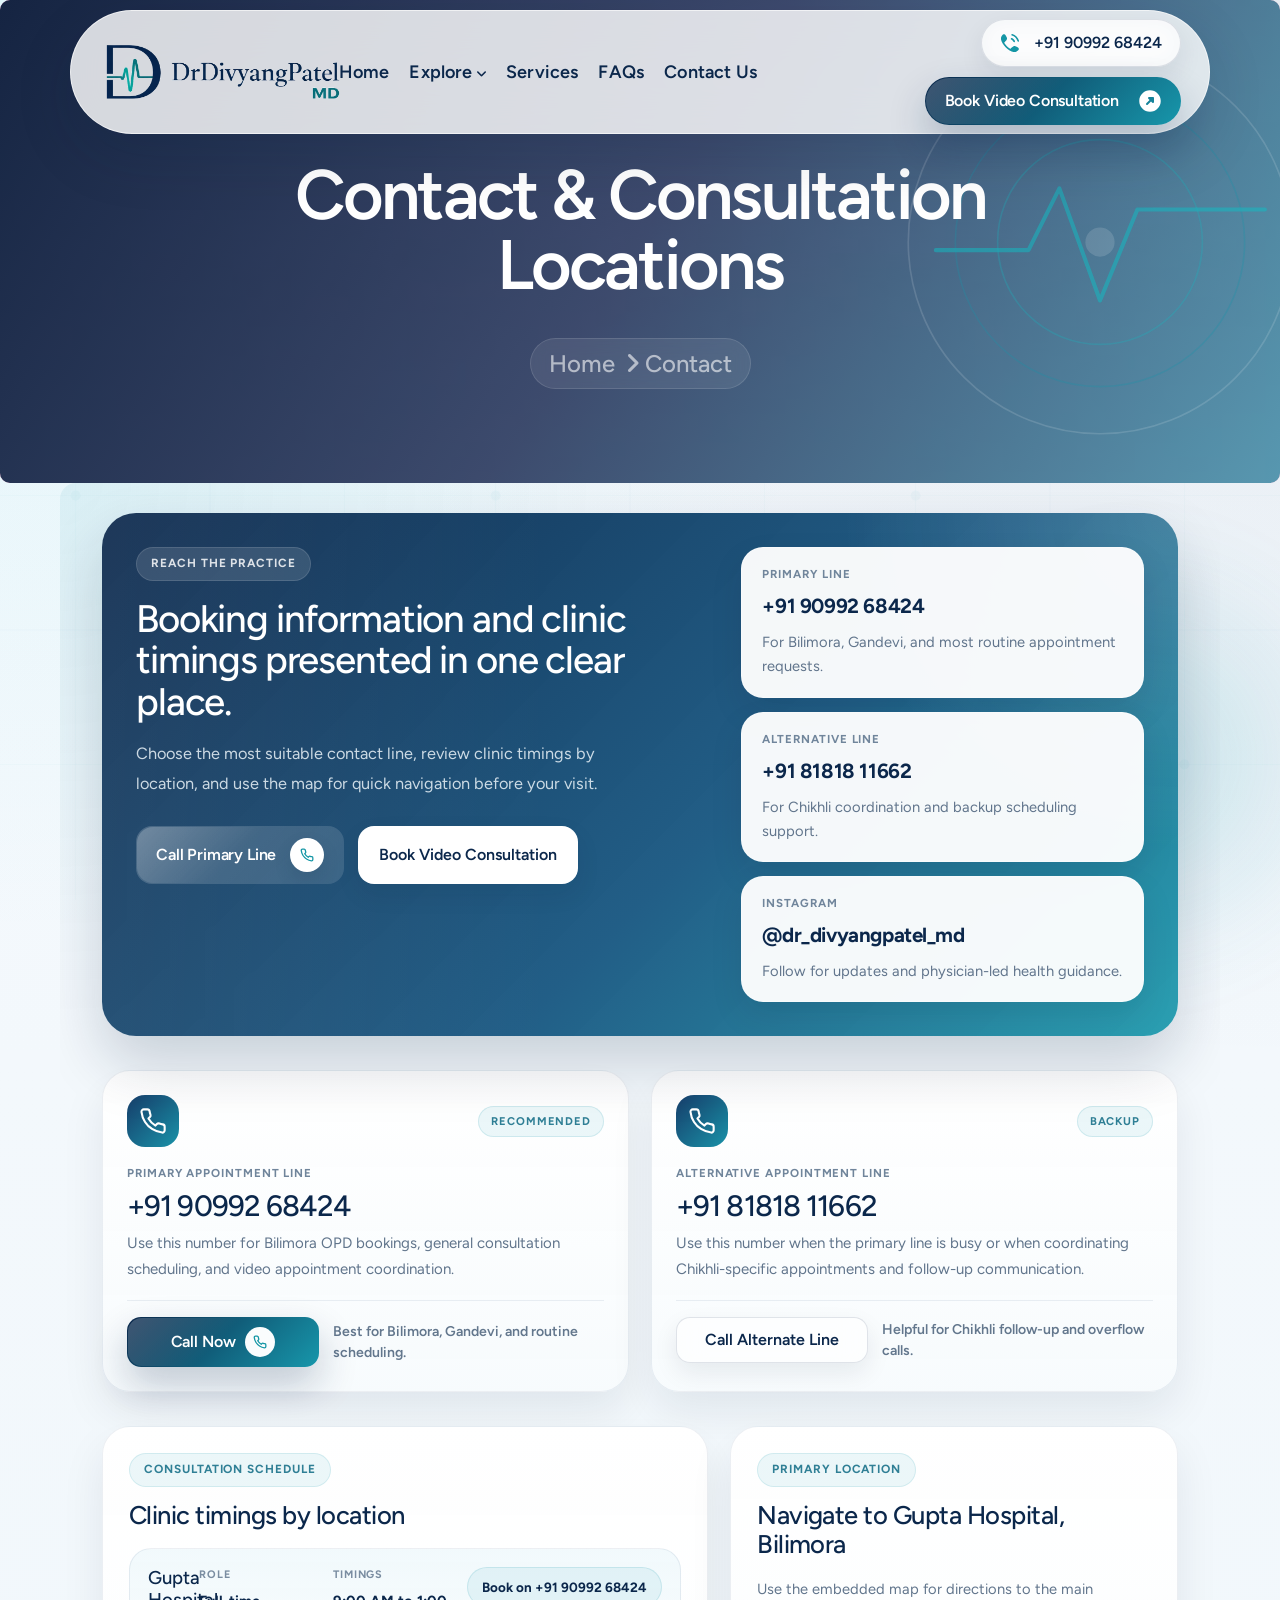
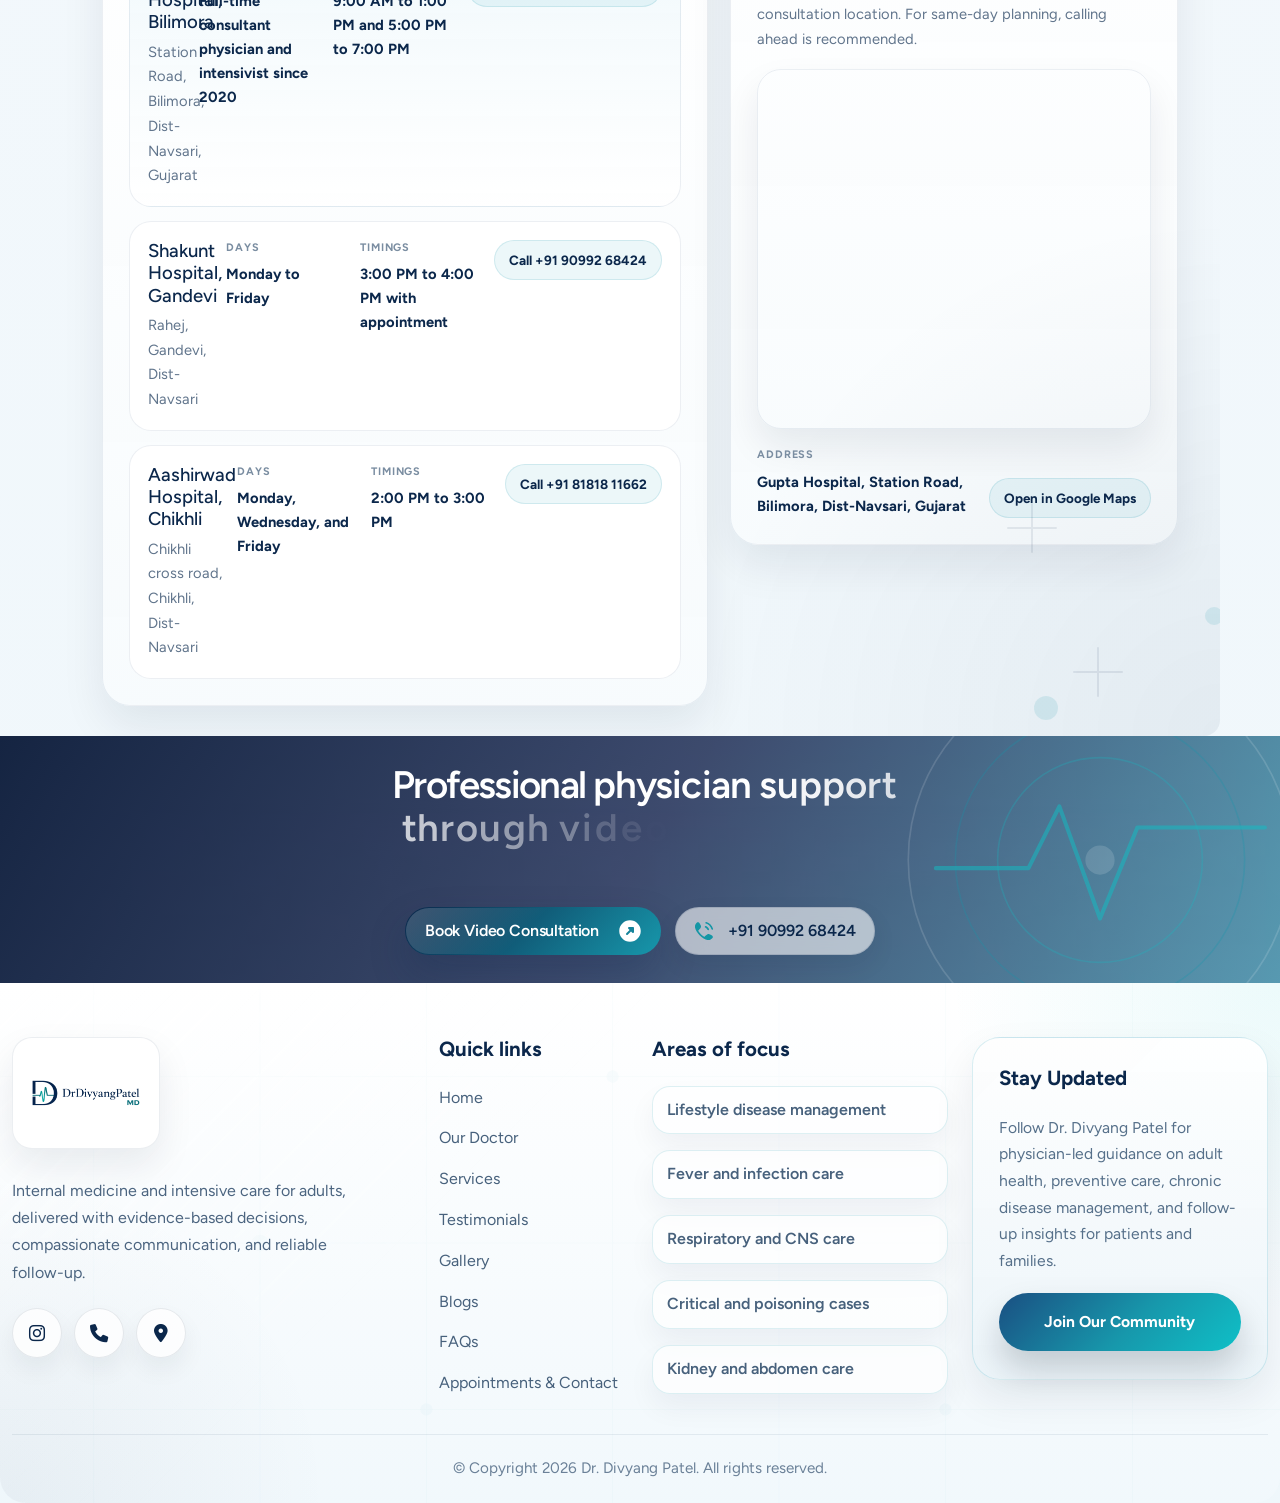
==== commit 7866f5fa: "commit" ====
--- a/contact.html
+++ b/contact.html
@@ -171,7 +171,7 @@
           <h2>Booking information and clinic timings presented in one clear place.</h2>
           <p>Choose the most suitable contact line, review clinic timings by location, and use the map for quick navigation before your visit.</p>
           <div class="dr-contact-intro-actions">
-            <a href="tel:+919099268424" class="vl-btn4">Call Primary Line<span><svg xmlns="http://www.w3.org/2000/svg" width="22" height="22" viewBox="0 0 22 22" fill="none"><path fill-rule="evenodd" clip-rule="evenodd" d="M11 0.25C5.06294 0.25 0.25 5.06294 0.25 11C0.25 16.9371 5.06294 21.75 11 21.75C16.9371 21.75 21.75 16.9371 21.75 11C21.75 5.06294 16.9371 0.25 11 0.25ZM10 7C9.5955 7 9.2309 7.24364 9.0761 7.61732C8.92134 7.99099 9.0069 8.42111 9.2929 8.70711L10.5858 10L7.29289 13.2929C6.90237 13.6834 6.90237 14.3166 7.29289 14.7071C7.68342 15.0976 8.31658 15.0976 8.70711 14.7071L12 11.4142L13.2929 12.7071C13.5789 12.9931 14.009 13.0787 14.3827 12.9239C14.7564 12.7691 15 12.4045 15 12V8C15 7.44772 14.5523 7 14 7H10Z" fill="white"/></svg></span></a>
+            <a href="tel:+919099268424" class="vl-btn4">Call Primary Line<span class="dr-btn-icon"><svg xmlns="http://www.w3.org/2000/svg" width="16" height="16" viewBox="0 0 24 24" fill="none" stroke="#1496a5" stroke-width="2.2" stroke-linecap="round" stroke-linejoin="round"><path d="M22 16.92v3a2 2 0 0 1-2.18 2 19.79 19.79 0 0 1-8.63-3.07 19.5 19.5 0 0 1-6-6 19.79 19.79 0 0 1-3.07-8.67A2 2 0 0 1 4.11 2h3a2 2 0 0 1 2 1.72 12.84 12.84 0 0 0 .7 2.81 2 2 0 0 1-.45 2.11L8.09 9.91a16 16 0 0 0 6 6l1.27-1.27a2 2 0 0 1 2.11-.45 12.84 12.84 0 0 0 2.81.7A2 2 0 0 1 22 16.92z"/></svg></span></a>
             <a href="https://drdivyangpatelmd.exlyapp.com/cb578edf-0916-4bcf-a2c8-b572f93a51ea" class="phone">Book Video Consultation</a>
           </div>
         </div>
@@ -197,7 +197,7 @@
       <section class="dr-contact-booking-grid">
         <article class="dr-booking-card dr-booking-card--primary">
           <div class="dr-booking-head">
-            <div class="dr-booking-icon"><img src="assets/img/icons/service10.svg" alt=""></div>
+            <div class="dr-booking-icon"><svg xmlns="http://www.w3.org/2000/svg" width="28" height="28" viewBox="0 0 24 24" fill="none" stroke="white" stroke-width="1.8" stroke-linecap="round" stroke-linejoin="round"><path d="M22 16.92v3a2 2 0 0 1-2.18 2 19.79 19.79 0 0 1-8.63-3.07 19.5 19.5 0 0 1-6-6 19.79 19.79 0 0 1-3.07-8.67A2 2 0 0 1 4.11 2h3a2 2 0 0 1 2 1.72 12.84 12.84 0 0 0 .7 2.81 2 2 0 0 1-.45 2.11L8.09 9.91a16 16 0 0 0 6 6l1.27-1.27a2 2 0 0 1 2.11-.45 12.84 12.84 0 0 0 2.81.7A2 2 0 0 1 22 16.92z"/></svg></div>
             <span class="dr-booking-tag">Recommended</span>
           </div>
           <div class="dr-booking-body">
@@ -206,14 +206,14 @@
             <p>Use this number for Bilimora OPD bookings, general consultation scheduling, and video appointment coordination.</p>
           </div>
           <div class="dr-booking-footer">
-            <a href="tel:+919099268424" class="vl-btn4">Call Now<span><svg xmlns="http://www.w3.org/2000/svg" width="22" height="22" viewBox="0 0 22 22" fill="none"><path fill-rule="evenodd" clip-rule="evenodd" d="M11 0.25C5.06294 0.25 0.25 5.06294 0.25 11C0.25 16.9371 5.06294 21.75 11 21.75C16.9371 21.75 21.75 16.9371 21.75 11C21.75 5.06294 16.9371 0.25 11 0.25ZM10 7C9.5955 7 9.2309 7.24364 9.0761 7.61732C8.92134 7.99099 9.0069 8.42111 9.2929 8.70711L10.5858 10L7.29289 13.2929C6.90237 13.6834 6.90237 14.3166 7.29289 14.7071C7.68342 15.0976 8.31658 15.0976 8.70711 14.7071L12 11.4142L13.2929 12.7071C13.5789 12.9931 14.009 13.0787 14.3827 12.9239C14.7564 12.7691 15 12.4045 15 12V8C15 7.44772 14.5523 7 14 7H10Z" fill="white"/></svg></span></a>
+            <a href="tel:+919099268424" class="vl-btn4">Call Now<span class="dr-btn-icon"><svg xmlns="http://www.w3.org/2000/svg" width="16" height="16" viewBox="0 0 24 24" fill="none" stroke="#1496a5" stroke-width="2.2" stroke-linecap="round" stroke-linejoin="round"><path d="M22 16.92v3a2 2 0 0 1-2.18 2 19.79 19.79 0 0 1-8.63-3.07 19.5 19.5 0 0 1-6-6 19.79 19.79 0 0 1-3.07-8.67A2 2 0 0 1 4.11 2h3a2 2 0 0 1 2 1.72 12.84 12.84 0 0 0 .7 2.81 2 2 0 0 1-.45 2.11L8.09 9.91a16 16 0 0 0 6 6l1.27-1.27a2 2 0 0 1 2.11-.45 12.84 12.84 0 0 0 2.81.7A2 2 0 0 1 22 16.92z"/></svg></span></a>
             <span class="dr-booking-note">Best for Bilimora, Gandevi, and routine scheduling.</span>
           </div>
         </article>
 
         <article class="dr-booking-card">
           <div class="dr-booking-head">
-            <div class="dr-booking-icon"><img src="assets/img/icons/service13.svg" alt=""></div>
+            <div class="dr-booking-icon"><svg xmlns="http://www.w3.org/2000/svg" width="28" height="28" viewBox="0 0 24 24" fill="none" stroke="white" stroke-width="1.8" stroke-linecap="round" stroke-linejoin="round"><path d="M22 16.92v3a2 2 0 0 1-2.18 2 19.79 19.79 0 0 1-8.63-3.07 19.5 19.5 0 0 1-6-6 19.79 19.79 0 0 1-3.07-8.67A2 2 0 0 1 4.11 2h3a2 2 0 0 1 2 1.72 12.84 12.84 0 0 0 .7 2.81 2 2 0 0 1-.45 2.11L8.09 9.91a16 16 0 0 0 6 6l1.27-1.27a2 2 0 0 1 2.11-.45 12.84 12.84 0 0 0 2.81.7A2 2 0 0 1 22 16.92z"/></svg></div>
             <span class="dr-booking-tag">Backup</span>
           </div>
           <div class="dr-booking-body">
--- a/assets/css/drdivyang.css
+++ b/assets/css/drdivyang.css
@@ -2515,18 +2515,32 @@
 }
 
 .dr-contact-intro-actions .vl-btn4 {
+  display: inline-flex;
+  align-items: center;
+  justify-content: space-between;
+  gap: 14px;
   background: linear-gradient(135deg, rgba(255, 255, 255, 0.18), rgba(255, 255, 255, 0.12)) !important;
   color: #ffffff !important;
   border: 1px solid rgba(255, 255, 255, 0.18);
   box-shadow: none;
 }
 
-.dr-contact-intro-actions .vl-btn4 span {
+.dr-contact-intro-actions .vl-btn4 .dr-btn-icon {
+  width: 34px;
+  height: 34px;
+  flex: 0 0 34px;
+  display: inline-flex;
+  align-items: center;
+  justify-content: center;
+  border-radius: 50%;
   background: #ffffff;
-}
-
-.dr-contact-intro-actions .vl-btn4 span svg path {
-  fill: var(--dr-secondary) !important;
+  box-shadow: 0 8px 18px rgba(8, 29, 56, 0.12);
+}
+
+.dr-contact-intro-actions .vl-btn4 .dr-btn-icon i {
+  color: var(--dr-secondary);
+  font-size: 0.9rem;
+  line-height: 1;
 }
 
 .dr-contact-intro-actions .phone {
@@ -2677,14 +2691,39 @@
   border-radius: 14px;
 }
 
-.dr-booking-footer .vl-btn4 span {
+.dr-booking-footer .vl-btn4 .dr-btn-icon {
   width: 30px;
   height: 30px;
-}
-
-.dr-booking-footer .vl-btn4 span svg {
-  width: 12px;
-  height: 12px;
+  flex: 0 0 30px;
+  display: inline-flex;
+  align-items: center;
+  justify-content: center;
+  border-radius: 50%;
+  background: rgba(255, 255, 255, 0.98);
+}
+
+.dr-booking-footer .vl-btn4 .dr-btn-icon i {
+  color: var(--dr-secondary);
+  font-size: 0.78rem;
+  line-height: 1;
+}
+
+.dr-booking-footer .vl-btn4 .dr-btn-icon,
+.dr-contact-intro-actions .vl-btn4 .dr-btn-icon {
+  display: flex !important;
+  align-items: center !important;
+  justify-content: center !important;
+  overflow: hidden;
+}
+
+.dr-booking-footer .vl-btn4 .dr-btn-icon svg,
+.dr-contact-intro-actions .vl-btn4 .dr-btn-icon svg {
+  display: block;
+  width: 14px;
+  height: 14px;
+  flex-shrink: 0;
+  margin: 0 !important;
+  transform: none !important;
 }
 
 .dr-booking-note {
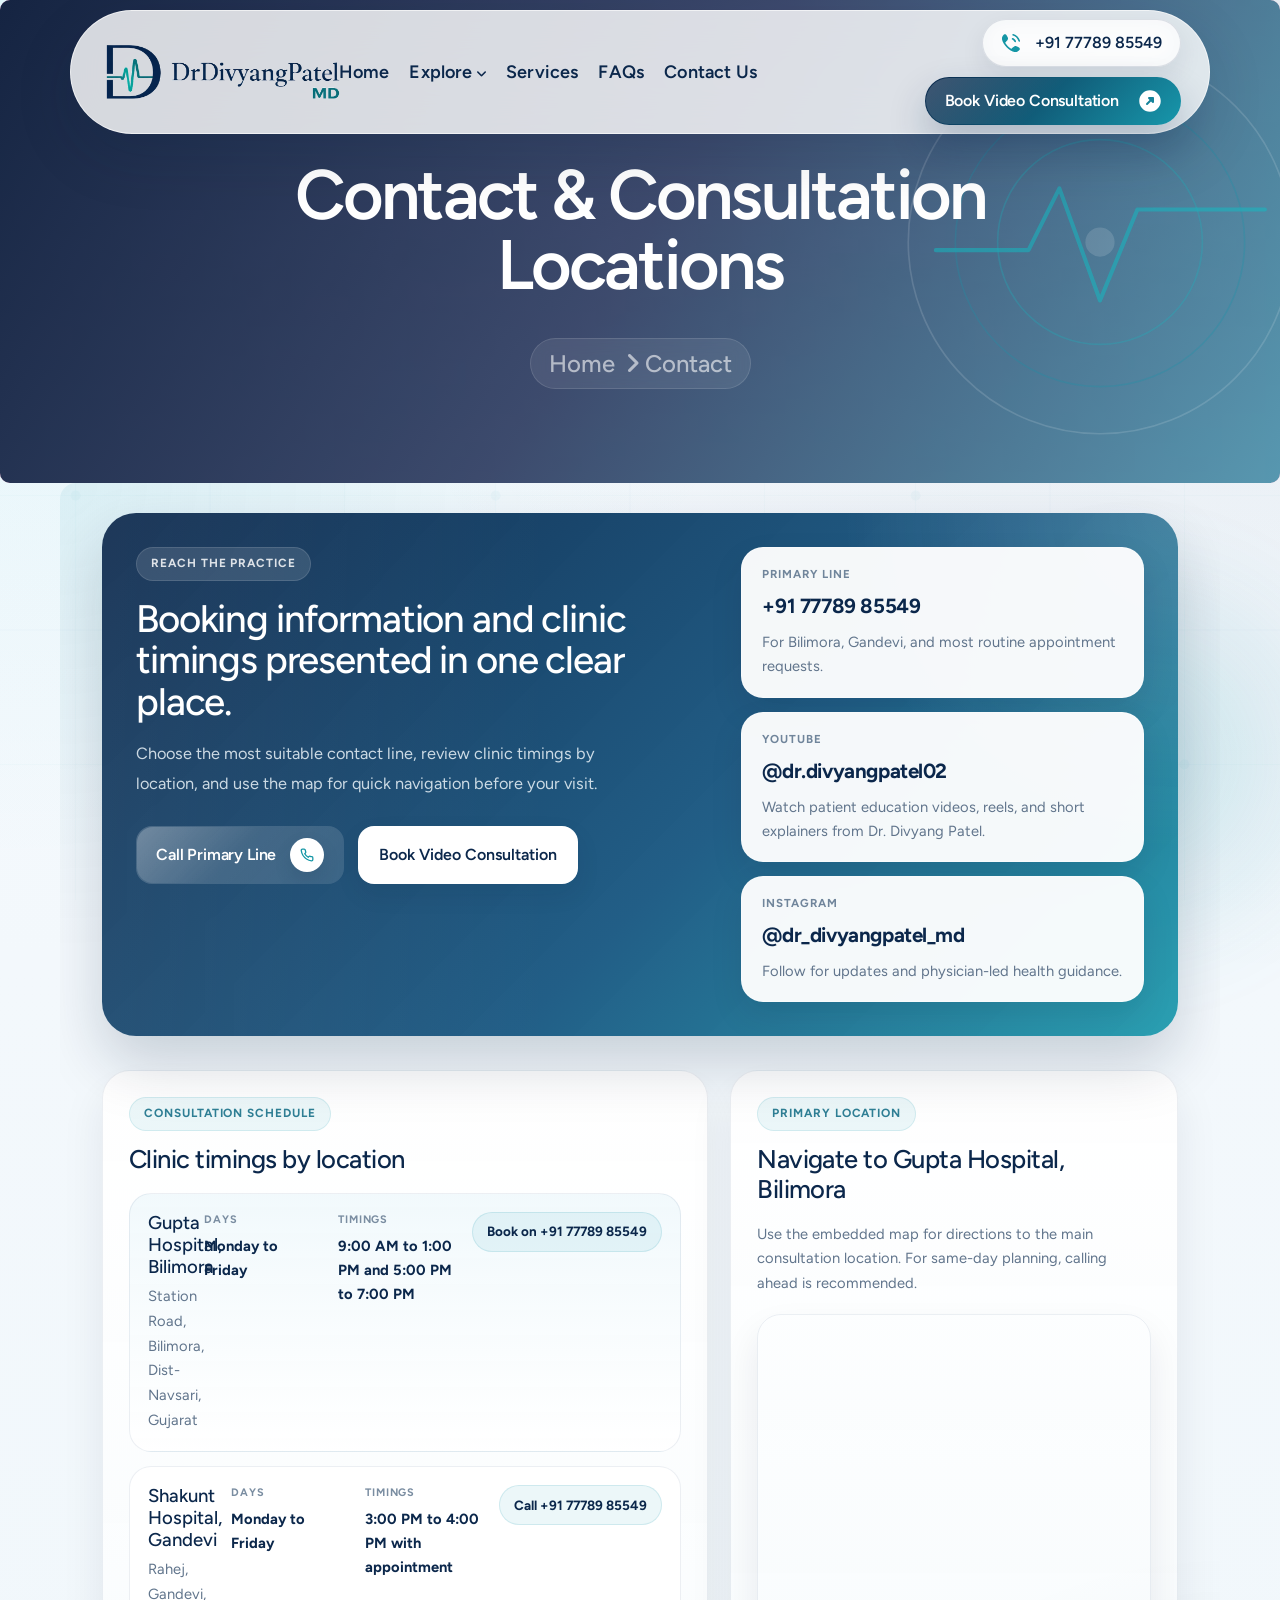
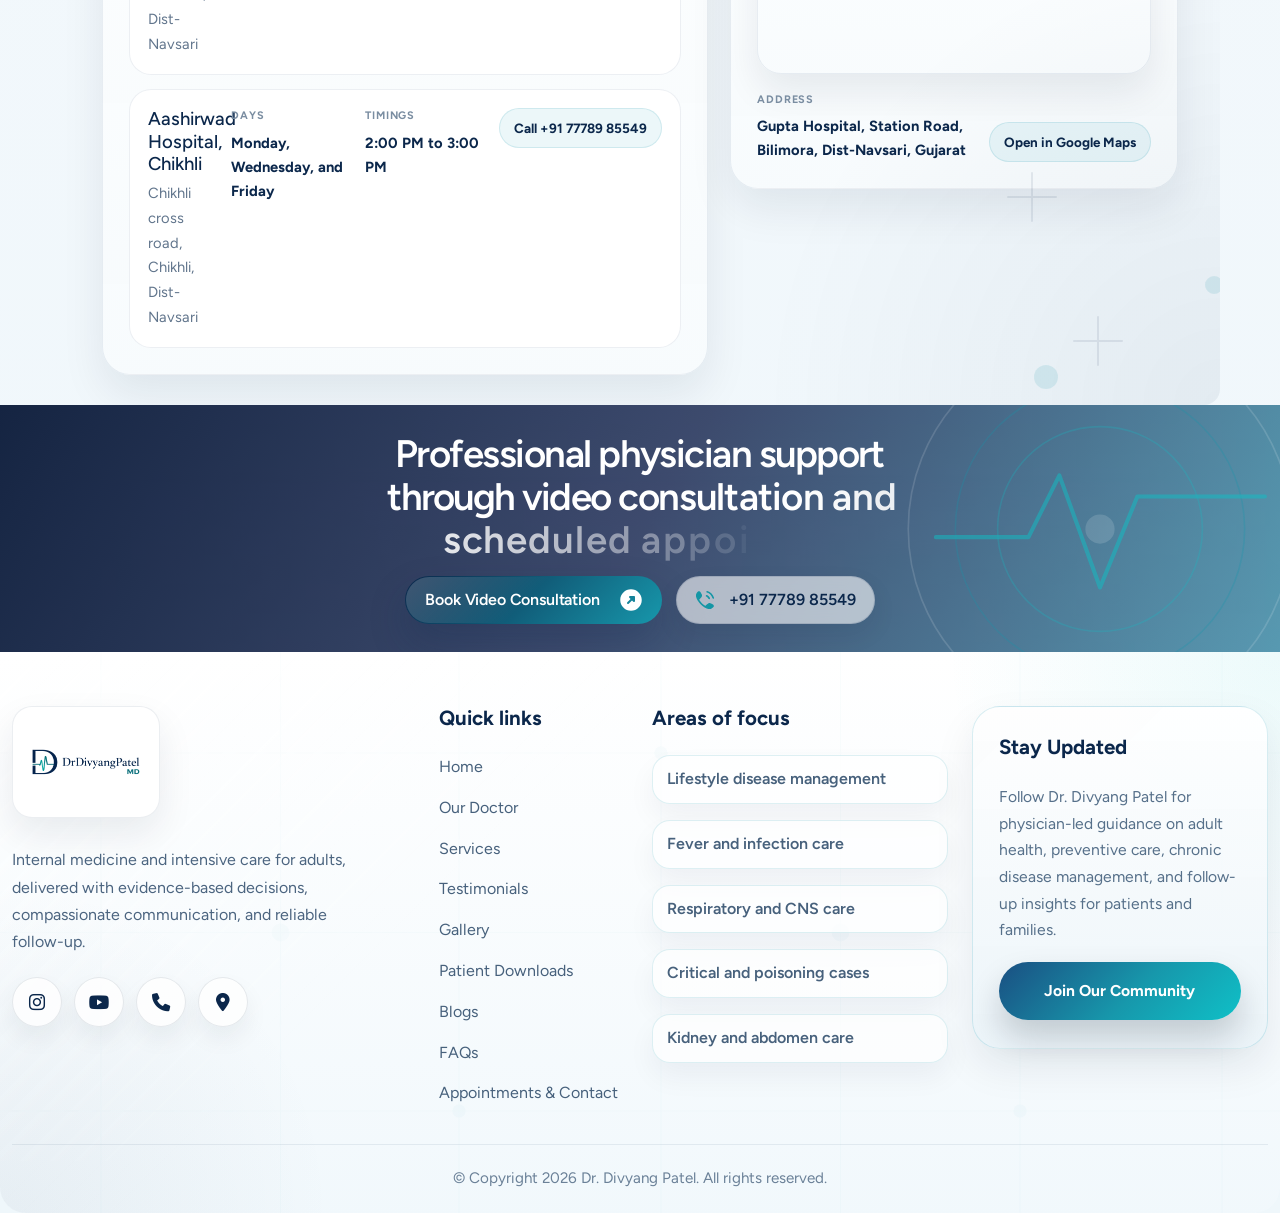
==== commit a5388808: "commit" ====
--- a/contact.html
+++ b/contact.html
@@ -71,6 +71,7 @@
             <li><a href="testimonial.html">Testimonials</a></li>
             <li><a href="Gallery.html">Gallery</a></li>
             <li><a href="https://drdivyangpatelmd.exlyapp.com/blog">Blogs</a></li>
+            <li><a href="downloads.html">Patient Downloads</a></li>
         </ul>
     </li>
     <li class="has-dropdown">
@@ -89,7 +90,7 @@
               <div class="col-lg-5 col-md-6 col-6">
                 <div class="vl-hero-btn d-none d-lg-block text-end">
                   <div class="btn-area1">
-                    <a href="tel:+919099268424" class="phone"><svg xmlns="http://www.w3.org/2000/svg" width="20" height="20" viewBox="0 0 20 20" fill="none">
+                    <a href="tel:+917778985549" class="phone"><svg xmlns="http://www.w3.org/2000/svg" width="20" height="20" viewBox="0 0 20 20" fill="none">
                         <g clip-path="url(#clip0_5825_4343)">
 <path d="M4.32688 1.17598C4.79912 1.27359 5.1752 1.59087 5.40887 2.01006L6.15321 3.34544C6.42738 3.83727 6.65811 4.25117 6.80878 4.61098C6.96862 4.99266 7.06355 5.36904 7.02016 5.78518C6.97676 6.20131 6.80622 6.55001 6.57107 6.8905C6.3494 7.21148 6.03823 7.56888 5.66848 7.99356L4.57431 9.25038C4.37824 9.47563 4.2802 9.58821 4.27124 9.72896C4.26228 9.86971 4.34263 9.98996 4.50333 10.2304C5.87299 12.2796 7.71894 14.1262 9.76983 15.497C10.0103 15.6577 10.1305 15.738 10.2712 15.7291C10.412 15.7201 10.5247 15.6221 10.7498 15.426L12.0067 14.3318C12.4314 13.962 12.7888 13.6509 13.1098 13.4292C13.4502 13.194 13.799 13.0235 14.2151 12.9801C14.6312 12.9367 15.0077 13.0317 15.3893 13.1915C15.7491 13.3422 16.163 13.5729 16.6547 13.847L17.9902 14.5915C18.4094 14.8251 18.7267 15.2012 18.8243 15.6734C18.9229 16.1505 18.7775 16.6302 18.4562 17.0244C17.2904 18.4547 15.4227 19.3654 13.4633 18.9701C12.259 18.7272 11.0707 18.3225 9.63342 17.4982C6.74558 15.842 4.15636 13.2514 2.50212 10.367C1.67786 8.92963 1.2731 7.74134 1.03015 6.53696C0.634898 4.5776 1.54559 2.70987 2.9759 1.54412C3.37009 1.22284 3.84971 1.07736 4.32688 1.17598Z" fill="#1496a5"/>
 <path fill-rule="evenodd" clip-rule="evenodd" d="M11.3062 1.54C11.4337 1.0978 11.8957 0.842779 12.3379 0.970388C15.5607 1.90041 18.099 4.43862 19.0292 7.66132C19.1567 8.1035 18.9017 8.56545 18.4596 8.69304C18.0174 8.8207 17.5554 8.5657 17.4278 8.1235C16.6565 5.45101 14.5483 3.34295 11.8757 2.57171C11.4336 2.4441 11.1786 1.98219 11.3062 1.54ZM10.7947 5.47187C10.9747 5.04825 11.4639 4.85066 11.8876 5.03055C13.2723 5.6186 14.381 6.72725 14.969 8.11199C15.1489 8.53562 14.9513 9.02487 14.5277 9.20479C14.1041 9.38462 13.6148 9.18704 13.4349 8.76345C13.0157 7.77614 12.2234 6.9839 11.2361 6.56463C10.8125 6.38474 10.6149 5.8955 10.7947 5.47187Z" fill="#1496a5"/>
@@ -99,7 +100,7 @@
   <rect width="20" height="20" fill="white"/>
 </clipPath>
                         </defs>
-                      </svg>+91 90992 68424</a>
+                      </svg>+91 77789 85549</a>
                     <a href="https://drdivyangpatelmd.exlyapp.com/cb578edf-0916-4bcf-a2c8-b572f93a51ea" class="vl-btn4">Book Video Consultation<span><svg xmlns="http://www.w3.org/2000/svg" width="22" height="22" viewBox="0 0 22 22" fill="none">
                         <path fill-rule="evenodd" clip-rule="evenodd" d="M11 0.25C5.06294 0.25 0.25 5.06294 0.25 11C0.25 16.9371 5.06294 21.75 11 21.75C16.9371 21.75 21.75 16.9371 21.75 11C21.75 5.06294 16.9371 0.25 11 0.25ZM10 7C9.5955 7 9.2309 7.24364 9.0761 7.61732C8.92134 7.99099 9.0069 8.42111 9.2929 8.70711L10.5858 10L7.29289 13.2929C6.90237 13.6834 6.90237 14.3166 7.29289 14.7071C7.68342 15.0976 8.31658 15.0976 8.70711 14.7071L12 11.4142L13.2929 12.7071C13.5789 12.9931 14.009 13.0787 14.3827 12.9239C14.7564 12.7691 15 12.4045 15 12V8C15 7.44772 14.5523 7 14 7H10Z" fill="white"/>
                       </svg></span></a>
@@ -137,7 +138,7 @@
         <div class="vl-offcanvas-info">
             <div class="space20"></div>
             <span><a href="https://www.instagram.com/dr_divyangpatel_md?igsh=MXVoZnNqd2wxZHJ1Zg%3D%3D&utm_source=qr"> <i class="fa-regular fa-envelope"></i>@dr_divyangpatel_md</a></span>
-            <span><a href="tel:+919099268424"><i class="fa-solid fa-phone"></i>+91 90992 68424</a></span>
+            <span><a href="tel:+917778985549"><i class="fa-solid fa-phone"></i>+91 77789 85549</a></span>
             <span><a href="https://www.google.com/maps?q=Gupta+Hospital+Station+Road+Bilimora+Navsari+Gujarat"><i class="fa-solid fa-location-dot"></i> 
               Gupta Hospital
               <br>
@@ -171,20 +172,20 @@
           <h2>Booking information and clinic timings presented in one clear place.</h2>
           <p>Choose the most suitable contact line, review clinic timings by location, and use the map for quick navigation before your visit.</p>
           <div class="dr-contact-intro-actions">
-            <a href="tel:+919099268424" class="vl-btn4">Call Primary Line<span class="dr-btn-icon"><svg xmlns="http://www.w3.org/2000/svg" width="16" height="16" viewBox="0 0 24 24" fill="none" stroke="#1496a5" stroke-width="2.2" stroke-linecap="round" stroke-linejoin="round"><path d="M22 16.92v3a2 2 0 0 1-2.18 2 19.79 19.79 0 0 1-8.63-3.07 19.5 19.5 0 0 1-6-6 19.79 19.79 0 0 1-3.07-8.67A2 2 0 0 1 4.11 2h3a2 2 0 0 1 2 1.72 12.84 12.84 0 0 0 .7 2.81 2 2 0 0 1-.45 2.11L8.09 9.91a16 16 0 0 0 6 6l1.27-1.27a2 2 0 0 1 2.11-.45 12.84 12.84 0 0 0 2.81.7A2 2 0 0 1 22 16.92z"/></svg></span></a>
+            <a href="tel:+917778985549" class="vl-btn4">Call Primary Line<span class="dr-btn-icon"><svg xmlns="http://www.w3.org/2000/svg" width="16" height="16" viewBox="0 0 24 24" fill="none" stroke="#1496a5" stroke-width="2.2" stroke-linecap="round" stroke-linejoin="round"><path d="M22 16.92v3a2 2 0 0 1-2.18 2 19.79 19.79 0 0 1-8.63-3.07 19.5 19.5 0 0 1-6-6 19.79 19.79 0 0 1-3.07-8.67A2 2 0 0 1 4.11 2h3a2 2 0 0 1 2 1.72 12.84 12.84 0 0 0 .7 2.81 2 2 0 0 1-.45 2.11L8.09 9.91a16 16 0 0 0 6 6l1.27-1.27a2 2 0 0 1 2.11-.45 12.84 12.84 0 0 0 2.81.7A2 2 0 0 1 22 16.92z"/></svg></span></a>
             <a href="https://drdivyangpatelmd.exlyapp.com/cb578edf-0916-4bcf-a2c8-b572f93a51ea" class="phone">Book Video Consultation</a>
           </div>
         </div>
         <aside class="dr-contact-overview">
           <div class="dr-contact-overview-item">
             <span class="dr-contact-overview-label">Primary line</span>
-            <a href="tel:+919099268424" class="dr-contact-overview-value">+91 90992 68424</a>
+            <a href="tel:+917778985549" class="dr-contact-overview-value">+91 77789 85549</a>
             <p>For Bilimora, Gandevi, and most routine appointment requests.</p>
           </div>
           <div class="dr-contact-overview-item">
-            <span class="dr-contact-overview-label">Alternative line</span>
-            <a href="tel:+918181811662" class="dr-contact-overview-value">+91 81818 11662</a>
-            <p>For Chikhli coordination and backup scheduling support.</p>
+            <span class="dr-contact-overview-label">YouTube</span>
+            <a href="https://www.youtube.com/@dr.divyangpatel02" target="_blank" rel="noopener" class="dr-contact-overview-value">@dr.divyangpatel02</a>
+            <p>Watch patient education videos, reels, and short explainers from Dr. Divyang Patel.</p>
           </div>
           <div class="dr-contact-overview-item">
             <span class="dr-contact-overview-label">Instagram</span>
@@ -192,40 +193,6 @@
             <p>Follow for updates and physician-led health guidance.</p>
           </div>
         </aside>
-      </section>
-
-      <section class="dr-contact-booking-grid">
-        <article class="dr-booking-card dr-booking-card--primary">
-          <div class="dr-booking-head">
-            <div class="dr-booking-icon"><svg xmlns="http://www.w3.org/2000/svg" width="28" height="28" viewBox="0 0 24 24" fill="none" stroke="white" stroke-width="1.8" stroke-linecap="round" stroke-linejoin="round"><path d="M22 16.92v3a2 2 0 0 1-2.18 2 19.79 19.79 0 0 1-8.63-3.07 19.5 19.5 0 0 1-6-6 19.79 19.79 0 0 1-3.07-8.67A2 2 0 0 1 4.11 2h3a2 2 0 0 1 2 1.72 12.84 12.84 0 0 0 .7 2.81 2 2 0 0 1-.45 2.11L8.09 9.91a16 16 0 0 0 6 6l1.27-1.27a2 2 0 0 1 2.11-.45 12.84 12.84 0 0 0 2.81.7A2 2 0 0 1 22 16.92z"/></svg></div>
-            <span class="dr-booking-tag">Recommended</span>
-          </div>
-          <div class="dr-booking-body">
-            <p class="dr-booking-label">Primary Appointment Line</p>
-            <h3><a href="tel:+919099268424">+91 90992 68424</a></h3>
-            <p>Use this number for Bilimora OPD bookings, general consultation scheduling, and video appointment coordination.</p>
-          </div>
-          <div class="dr-booking-footer">
-            <a href="tel:+919099268424" class="vl-btn4">Call Now<span class="dr-btn-icon"><svg xmlns="http://www.w3.org/2000/svg" width="16" height="16" viewBox="0 0 24 24" fill="none" stroke="#1496a5" stroke-width="2.2" stroke-linecap="round" stroke-linejoin="round"><path d="M22 16.92v3a2 2 0 0 1-2.18 2 19.79 19.79 0 0 1-8.63-3.07 19.5 19.5 0 0 1-6-6 19.79 19.79 0 0 1-3.07-8.67A2 2 0 0 1 4.11 2h3a2 2 0 0 1 2 1.72 12.84 12.84 0 0 0 .7 2.81 2 2 0 0 1-.45 2.11L8.09 9.91a16 16 0 0 0 6 6l1.27-1.27a2 2 0 0 1 2.11-.45 12.84 12.84 0 0 0 2.81.7A2 2 0 0 1 22 16.92z"/></svg></span></a>
-            <span class="dr-booking-note">Best for Bilimora, Gandevi, and routine scheduling.</span>
-          </div>
-        </article>
-
-        <article class="dr-booking-card">
-          <div class="dr-booking-head">
-            <div class="dr-booking-icon"><svg xmlns="http://www.w3.org/2000/svg" width="28" height="28" viewBox="0 0 24 24" fill="none" stroke="white" stroke-width="1.8" stroke-linecap="round" stroke-linejoin="round"><path d="M22 16.92v3a2 2 0 0 1-2.18 2 19.79 19.79 0 0 1-8.63-3.07 19.5 19.5 0 0 1-6-6 19.79 19.79 0 0 1-3.07-8.67A2 2 0 0 1 4.11 2h3a2 2 0 0 1 2 1.72 12.84 12.84 0 0 0 .7 2.81 2 2 0 0 1-.45 2.11L8.09 9.91a16 16 0 0 0 6 6l1.27-1.27a2 2 0 0 1 2.11-.45 12.84 12.84 0 0 0 2.81.7A2 2 0 0 1 22 16.92z"/></svg></div>
-            <span class="dr-booking-tag">Backup</span>
-          </div>
-          <div class="dr-booking-body">
-            <p class="dr-booking-label">Alternative Appointment Line</p>
-            <h3><a href="tel:+918181811662">+91 81818 11662</a></h3>
-            <p>Use this number when the primary line is busy or when coordinating Chikhli-specific appointments and follow-up communication.</p>
-          </div>
-          <div class="dr-booking-footer">
-            <a href="tel:+918181811662" class="phone">Call Alternate Line</a>
-            <span class="dr-booking-note">Helpful for Chikhli follow-up and overflow calls.</span>
-          </div>
-        </article>
       </section>
 
       <section class="dr-contact-layout">
@@ -241,15 +208,15 @@
                 <p>Station Road, Bilimora, Dist-Navsari, Gujarat</p>
               </div>
               <div class="dr-schedule-meta">
-                <span>Role</span>
-                <strong>Full-time consultant physician and intensivist since 2020</strong>
+                <span>Days</span>
+                <strong>Monday to Friday</strong>
               </div>
               <div class="dr-schedule-meta">
                 <span>Timings</span>
                 <strong>9:00 AM to 1:00 PM and 5:00 PM to 7:00 PM</strong>
               </div>
               <div class="dr-schedule-action">
-                <a href="tel:+919099268424">Book on +91 90992 68424</a>
+                <a href="tel:+917778985549">Book on +91 77789 85549</a>
               </div>
             </div>
 
@@ -267,7 +234,7 @@
                 <strong>3:00 PM to 4:00 PM with appointment</strong>
               </div>
               <div class="dr-schedule-action">
-                <a href="tel:+919099268424">Call +91 90992 68424</a>
+                <a href="tel:+917778985549">Call +91 77789 85549</a>
               </div>
             </div>
 
@@ -285,7 +252,7 @@
                 <strong>2:00 PM to 3:00 PM</strong>
               </div>
               <div class="dr-schedule-action">
-                <a href="tel:+918181811662">Call +91 81818 11662</a>
+                <a href="tel:+917778985549">Call +91 77789 85549</a>
               </div>
             </div>
           </div>
@@ -324,7 +291,7 @@
             <a href="https://drdivyangpatelmd.exlyapp.com/cb578edf-0916-4bcf-a2c8-b572f93a51ea" class="vl-btn4">Book Video Consultation <span><svg xmlns="http://www.w3.org/2000/svg" width="22" height="22" viewBox="0 0 22 22" fill="none">
                 <path fill-rule="evenodd" clip-rule="evenodd" d="M11 0.25C5.06294 0.25 0.25 5.06294 0.25 11C0.25 16.9371 5.06294 21.75 11 21.75C16.9371 21.75 21.75 16.9371 21.75 11C21.75 5.06294 16.9371 0.25 11 0.25ZM10 7C9.5955 7 9.2309 7.24364 9.0761 7.61732C8.92134 7.99099 9.0069 8.42111 9.2929 8.70711L10.5858 10L7.29289 13.2929C6.90237 13.6834 6.90237 14.3166 7.29289 14.7071C7.68342 15.0976 8.31658 15.0976 8.70711 14.7071L12 11.4142L13.2929 12.7071C13.5789 12.9931 14.009 13.0787 14.3827 12.9239C14.7564 12.7691 15 12.4045 15 12V8C15 7.44772 14.5523 7 14 7H10Z" fill="white"/>
               </svg></span></a>
-              <a href="tel:+919099268424" class="phone"><svg xmlns="http://www.w3.org/2000/svg" width="20" height="20" viewBox="0 0 20 20" fill="none">
+              <a href="tel:+917778985549" class="phone"><svg xmlns="http://www.w3.org/2000/svg" width="20" height="20" viewBox="0 0 20 20" fill="none">
                 <g clip-path="url(#clip0_5825_4343)">
                   <path d="M4.32688 1.17598C4.79912 1.27359 5.1752 1.59087 5.40887 2.01006L6.15321 3.34544C6.42738 3.83727 6.65811 4.25117 6.80878 4.61098C6.96862 4.99266 7.06355 5.36904 7.02016 5.78518C6.97676 6.20131 6.80622 6.55001 6.57107 6.8905C6.3494 7.21148 6.03823 7.56888 5.66848 7.99356L4.57431 9.25038C4.37824 9.47563 4.2802 9.58821 4.27124 9.72896C4.26228 9.86971 4.34263 9.98996 4.50333 10.2304C5.87299 12.2796 7.71894 14.1262 9.76983 15.497C10.0103 15.6577 10.1305 15.738 10.2712 15.7291C10.412 15.7201 10.5247 15.6221 10.7498 15.426L12.0067 14.3318C12.4314 13.962 12.7888 13.6509 13.1098 13.4292C13.4502 13.194 13.799 13.0235 14.2151 12.9801C14.6312 12.9367 15.0077 13.0317 15.3893 13.1915C15.7491 13.3422 16.163 13.5729 16.6547 13.847L17.9902 14.5915C18.4094 14.8251 18.7267 15.2012 18.8243 15.6734C18.9229 16.1505 18.7775 16.6302 18.4562 17.0244C17.2904 18.4547 15.4227 19.3654 13.4633 18.9701C12.259 18.7272 11.0707 18.3225 9.63342 17.4982C6.74558 15.842 4.15636 13.2514 2.50212 10.367C1.67786 8.92963 1.2731 7.74134 1.03015 6.53696C0.634898 4.5776 1.54559 2.70987 2.9759 1.54412C3.37009 1.22284 3.84971 1.07736 4.32688 1.17598Z" fill="#1496a5"/>
                   <path fill-rule="evenodd" clip-rule="evenodd" d="M11.3062 1.54C11.4337 1.0978 11.8957 0.842779 12.3379 0.970388C15.5607 1.90041 18.099 4.43862 19.0292 7.66132C19.1567 8.1035 18.9017 8.56545 18.4596 8.69304C18.0174 8.8207 17.5554 8.5657 17.4278 8.1235C16.6565 5.45101 14.5483 3.34295 11.8757 2.57171C11.4336 2.4441 11.1786 1.98219 11.3062 1.54ZM10.7947 5.47187C10.9747 5.04825 11.4639 4.85066 11.8876 5.03055C13.2723 5.6186 14.381 6.72725 14.969 8.11199C15.1489 8.53562 14.9513 9.02487 14.5277 9.20479C14.1041 9.38462 13.6148 9.18704 13.4349 8.76345C13.0157 7.77614 12.2234 6.9839 11.2361 6.56463C10.8125 6.38474 10.6149 5.8955 10.7947 5.47187Z" fill="#1496a5"/>
@@ -334,7 +301,7 @@
                     <rect width="20" height="20" fill="white"/>
                   </clipPath>
                 </defs>
-              </svg>+91 90992 68424</a>
+              </svg>+91 77789 85549</a>
         </div>
         </div>
       </div>
@@ -359,7 +326,8 @@
             <p>Internal medicine and intensive care for adults, delivered with evidence-based decisions, compassionate communication, and reliable follow-up.</p>
             <div class="dr-footer-social">
               <a href="https://www.instagram.com/dr_divyangpatel_md?igsh=MXVoZnNqd2wxZHJ1Zg%3D%3D&amp;utm_source=qr" aria-label="Instagram"><i class="fa-brands fa-instagram"></i></a>
-              <a href="tel:+919099268424" aria-label="Call Dr. Divyang Patel"><i class="fa-solid fa-phone"></i></a>
+              <a href="https://www.youtube.com/@dr.divyangpatel02" target="_blank" rel="noopener" aria-label="YouTube channel"><i class="fa-brands fa-youtube"></i></a>
+              <a href="tel:+917778985549" aria-label="Call Dr. Divyang Patel"><i class="fa-solid fa-phone"></i></a>
               <a href="https://www.google.com/maps?q=Gupta+Hospital+Station+Road+Bilimora+Navsari+Gujarat" aria-label="Clinic location"><i class="fa-solid fa-location-dot"></i></a>
             </div>
           </div>
@@ -374,6 +342,7 @@
               <li><a href="services.html">Services</a></li>
               <li><a href="testimonial.html">Testimonials</a></li>
               <li><a href="Gallery.html">Gallery</a></li>
+              <li><a href="downloads.html">Patient Downloads</a></li>
               <li><a href="https://drdivyangpatelmd.exlyapp.com/blog">Blogs</a></li>
               <li><a href="faq.html">FAQs</a></li>
               <li><a href="contact.html">Appointments &amp; Contact</a></li>
--- a/assets/css/drdivyang.css
+++ b/assets/css/drdivyang.css
@@ -1706,7 +1706,14 @@
   width: max-content !important;
   min-width: max-content;
   padding: 24px 0 20px !important;
+  gap: 0;
   will-change: transform;
+  animation: dr-marquee 25s linear infinite !important;
+}
+
+@keyframes dr-marquee {
+  0% { transform: translateX(0); }
+  100% { transform: translateX(-50%); }
 }
 
 .slider4-section-area .marquee-wrap .marquee-text h3,
@@ -1717,24 +1724,26 @@
 .slider4-section-area .marquee-wrap .marquee-text .brand-single-box {
   display: inline-flex;
   flex: 0 0 auto;
+  padding: 0 24px;
 }
 
 .slider4-section-area .marquee-wrap .marquee-text .brand-single-box h3 {
   display: inline-flex;
   align-items: center;
-  gap: 16px;
+  gap: 14px;
   color: #fff !important;
   font-size: clamp(1rem, 1.4vw, 1.32rem) !important;
   font-weight: 700 !important;
   line-height: 1 !important;
   letter-spacing: 0.02em;
   text-transform: uppercase;
+  white-space: nowrap;
 }
 
 .slider4-section-area .marquee-wrap .marquee-text .brand-single-box h3 img {
   width: 18px;
   height: 18px;
-  margin: 0 12px 0 0 !important;
+  margin: 0 !important;
   object-fit: contain;
   filter: brightness(0) invert(1);
   opacity: 0.95;
@@ -3979,7 +3988,11 @@
 }
 
 .dr-footer-theme .container {
-  max-width: 1720px;
+  max-width: 1320px;
+}
+
+.dr-footer-main > .row {
+  justify-content: center;
 }
 
 .dr-footer-main > .row {
@@ -5413,3 +5426,308 @@
     align-items: flex-start;
   }
 }
+
+/* ============ EDUCATION VIDEOS SECTION ============ */
+.dr-video-section-area {
+  position: relative;
+  background:
+    radial-gradient(circle at top right, rgba(15, 192, 199, 0.07), transparent 28%),
+    radial-gradient(circle at bottom left, rgba(11, 39, 75, 0.05), transparent 30%),
+    linear-gradient(180deg, #f5fbfd 0%, #ffffff 100%);
+  overflow: hidden;
+}
+
+.dr-video-section-lead {
+  margin: 0 auto;
+  max-width: 720px;
+  color: #4c6580;
+  font-size: 1.05rem;
+  line-height: 1.7;
+}
+
+.dr-video-grid {
+  align-items: stretch;
+}
+
+.dr-video-card {
+  position: relative;
+  display: block;
+  width: 100%;
+  aspect-ratio: 9 / 14;
+  border-radius: 28px;
+  background-color: #0b274b;
+  background-size: cover;
+  background-position: center;
+  overflow: hidden;
+  text-decoration: none;
+  box-shadow: 0 18px 38px rgba(8, 29, 56, 0.14);
+  transition: transform 0.3s ease, box-shadow 0.3s ease;
+}
+
+.dr-video-card::before {
+  content: "";
+  position: absolute;
+  inset: 0;
+  background: linear-gradient(180deg, rgba(8, 29, 56, 0.05) 0%, rgba(8, 29, 56, 0.7) 100%);
+  transition: background 0.3s ease;
+}
+
+.dr-video-caption {
+  position: absolute;
+  left: 18px;
+  right: 18px;
+  bottom: 18px;
+  color: #ffffff;
+  font-size: 0.95rem;
+  font-weight: 600;
+  line-height: 1.4;
+  text-shadow: 0 2px 8px rgba(0, 0, 0, 0.45);
+  z-index: 1;
+}
+
+.dr-video-card:hover,
+.dr-video-card:focus-visible {
+  transform: translateY(-6px);
+  box-shadow: 0 28px 54px rgba(8, 29, 56, 0.22);
+  outline: none;
+}
+
+.dr-video-card:hover::before,
+.dr-video-card:focus-visible::before {
+  background: linear-gradient(180deg, rgba(8, 29, 56, 0.1) 0%, rgba(8, 29, 56, 0.6) 100%);
+}
+
+.dr-video-play {
+  position: absolute;
+  top: 50%;
+  left: 50%;
+  transform: translate(-50%, -50%);
+  display: inline-flex;
+  align-items: center;
+  justify-content: center;
+  width: 72px;
+  height: 72px;
+  border-radius: 50%;
+  background: rgba(255, 255, 255, 0.94);
+  color: var(--dr-secondary, #1496a5);
+  font-size: 22px;
+  padding-left: 4px;
+  box-shadow: 0 12px 26px rgba(8, 29, 56, 0.22);
+  transition: transform 0.25s ease, background 0.25s ease, color 0.25s ease;
+}
+
+.dr-video-card:hover .dr-video-play,
+.dr-video-card:focus-visible .dr-video-play {
+  transform: translate(-50%, -50%) scale(1.08);
+  background: #ffffff;
+  color: var(--dr-primary, #0b274b);
+}
+
+.dr-video-cta-row {
+  display: flex;
+  justify-content: center;
+  margin-top: 48px;
+}
+
+.dr-video-channel-btn i {
+  margin-right: 10px;
+  font-size: 1.1rem;
+  color: #ff0033;
+}
+
+@media (max-width: 991px) {
+  .dr-video-card {
+    aspect-ratio: 9 / 13;
+  }
+
+  .dr-video-cta-row {
+    margin-top: 32px;
+  }
+}
+
+@media (max-width: 575px) {
+  .dr-video-play {
+    width: 60px;
+    height: 60px;
+    font-size: 18px;
+  }
+}
+
+/* ============ PATIENT DOWNLOADS SECTION ============ */
+.dr-downloads-section-area {
+  position: relative;
+  background:
+    radial-gradient(circle at top right, rgba(15, 192, 199, 0.06), transparent 28%),
+    radial-gradient(circle at bottom left, rgba(11, 39, 75, 0.04), transparent 30%),
+    linear-gradient(180deg, #f5fbfd 0%, #ffffff 100%);
+}
+
+.dr-downloads-lead {
+  margin: 0 auto;
+  max-width: 760px;
+  color: #4c6580;
+  font-size: 1.05rem;
+  line-height: 1.7;
+}
+
+.dr-download-grid {
+  align-items: stretch;
+}
+
+.dr-download-card {
+  display: flex;
+  flex-direction: column;
+  height: 100%;
+  padding: 32px 28px;
+  background: #ffffff;
+  border-radius: 24px;
+  border: 1px solid rgba(11, 39, 75, 0.07);
+  box-shadow: 0 16px 36px rgba(8, 29, 56, 0.08);
+  transition: transform 0.3s ease, box-shadow 0.3s ease;
+}
+
+.dr-download-card:hover {
+  transform: translateY(-6px);
+  box-shadow: 0 26px 52px rgba(8, 29, 56, 0.16);
+}
+
+.dr-download-icon {
+  display: inline-flex;
+  align-items: center;
+  justify-content: center;
+  width: 64px;
+  height: 64px;
+  border-radius: 18px;
+  background: linear-gradient(135deg, var(--dr-primary, #0b274b), var(--dr-secondary, #1797ab));
+  color: #ffffff;
+  font-size: 26px;
+  box-shadow: 0 10px 22px rgba(8, 29, 56, 0.18);
+  margin-bottom: 22px;
+}
+
+.dr-download-tag {
+  display: inline-block;
+  align-self: flex-start;
+  padding: 5px 12px;
+  margin-bottom: 14px;
+  background: rgba(20, 150, 165, 0.12);
+  color: var(--dr-secondary, #1797ab);
+  border-radius: 999px;
+  font-size: 0.74rem;
+  font-weight: 700;
+  letter-spacing: 0.08em;
+  text-transform: uppercase;
+}
+
+.dr-download-card h4 {
+  margin: 0 0 12px;
+  color: var(--dr-primary, #0b274b);
+  font-size: 1.18rem;
+  font-weight: 700;
+  line-height: 1.35;
+}
+
+.dr-download-card p {
+  flex-grow: 1;
+  margin: 0 0 22px;
+  color: #4c6580;
+  font-size: 0.97rem;
+  line-height: 1.65;
+}
+
+.dr-download-meta {
+  display: flex;
+  flex-wrap: wrap;
+  gap: 18px;
+  align-items: center;
+  margin-bottom: 22px;
+  font-size: 0.85rem;
+  color: #6b8198;
+}
+
+.dr-download-meta i {
+  margin-right: 6px;
+  color: var(--dr-secondary, #1797ab);
+}
+
+.dr-download-btn {
+  display: inline-flex;
+  align-items: center;
+  justify-content: center;
+  gap: 10px;
+  align-self: flex-start;
+  padding: 12px 26px;
+  background: linear-gradient(135deg, var(--dr-primary, #0b274b), var(--dr-secondary, #1797ab));
+  color: #ffffff;
+  font-weight: 600;
+  font-size: 0.95rem;
+  text-decoration: none;
+  border-radius: 999px;
+  box-shadow: 0 12px 26px rgba(8, 29, 56, 0.18);
+  transition: transform 0.25s ease, box-shadow 0.25s ease;
+}
+
+.dr-download-btn:hover {
+  transform: translateY(-2px);
+  box-shadow: 0 18px 34px rgba(8, 29, 56, 0.26);
+  color: #ffffff;
+}
+
+.dr-download-btn--disabled {
+  background: #e2e8ee;
+  color: #6b8198;
+  box-shadow: none;
+  cursor: not-allowed;
+  pointer-events: none;
+}
+
+.dr-download-card.is-coming-soon {
+  opacity: 0.78;
+}
+
+.dr-download-card.is-coming-soon .dr-download-icon {
+  background: linear-gradient(135deg, #8aa1bb, #b5c7da);
+  box-shadow: none;
+}
+
+.dr-download-card.is-coming-soon .dr-download-tag {
+  background: rgba(107, 129, 152, 0.14);
+  color: #6b8198;
+}
+
+.dr-downloads-note {
+  max-width: 760px;
+  margin: 0 auto;
+  padding: 18px 24px;
+  border-radius: 18px;
+  background: rgba(20, 150, 165, 0.07);
+  border: 1px solid rgba(20, 150, 165, 0.16);
+}
+
+.dr-downloads-note p {
+  margin: 0;
+  color: #4c6580;
+  font-size: 0.95rem;
+  line-height: 1.6;
+}
+
+.dr-downloads-note i {
+  color: var(--dr-secondary, #1797ab);
+  margin-right: 8px;
+}
+
+@media (max-width: 575px) {
+  .dr-download-card {
+    padding: 26px 22px;
+  }
+
+  .dr-download-icon {
+    width: 56px;
+    height: 56px;
+    font-size: 22px;
+  }
+
+  .dr-download-card h4 {
+    font-size: 1.08rem;
+  }
+}
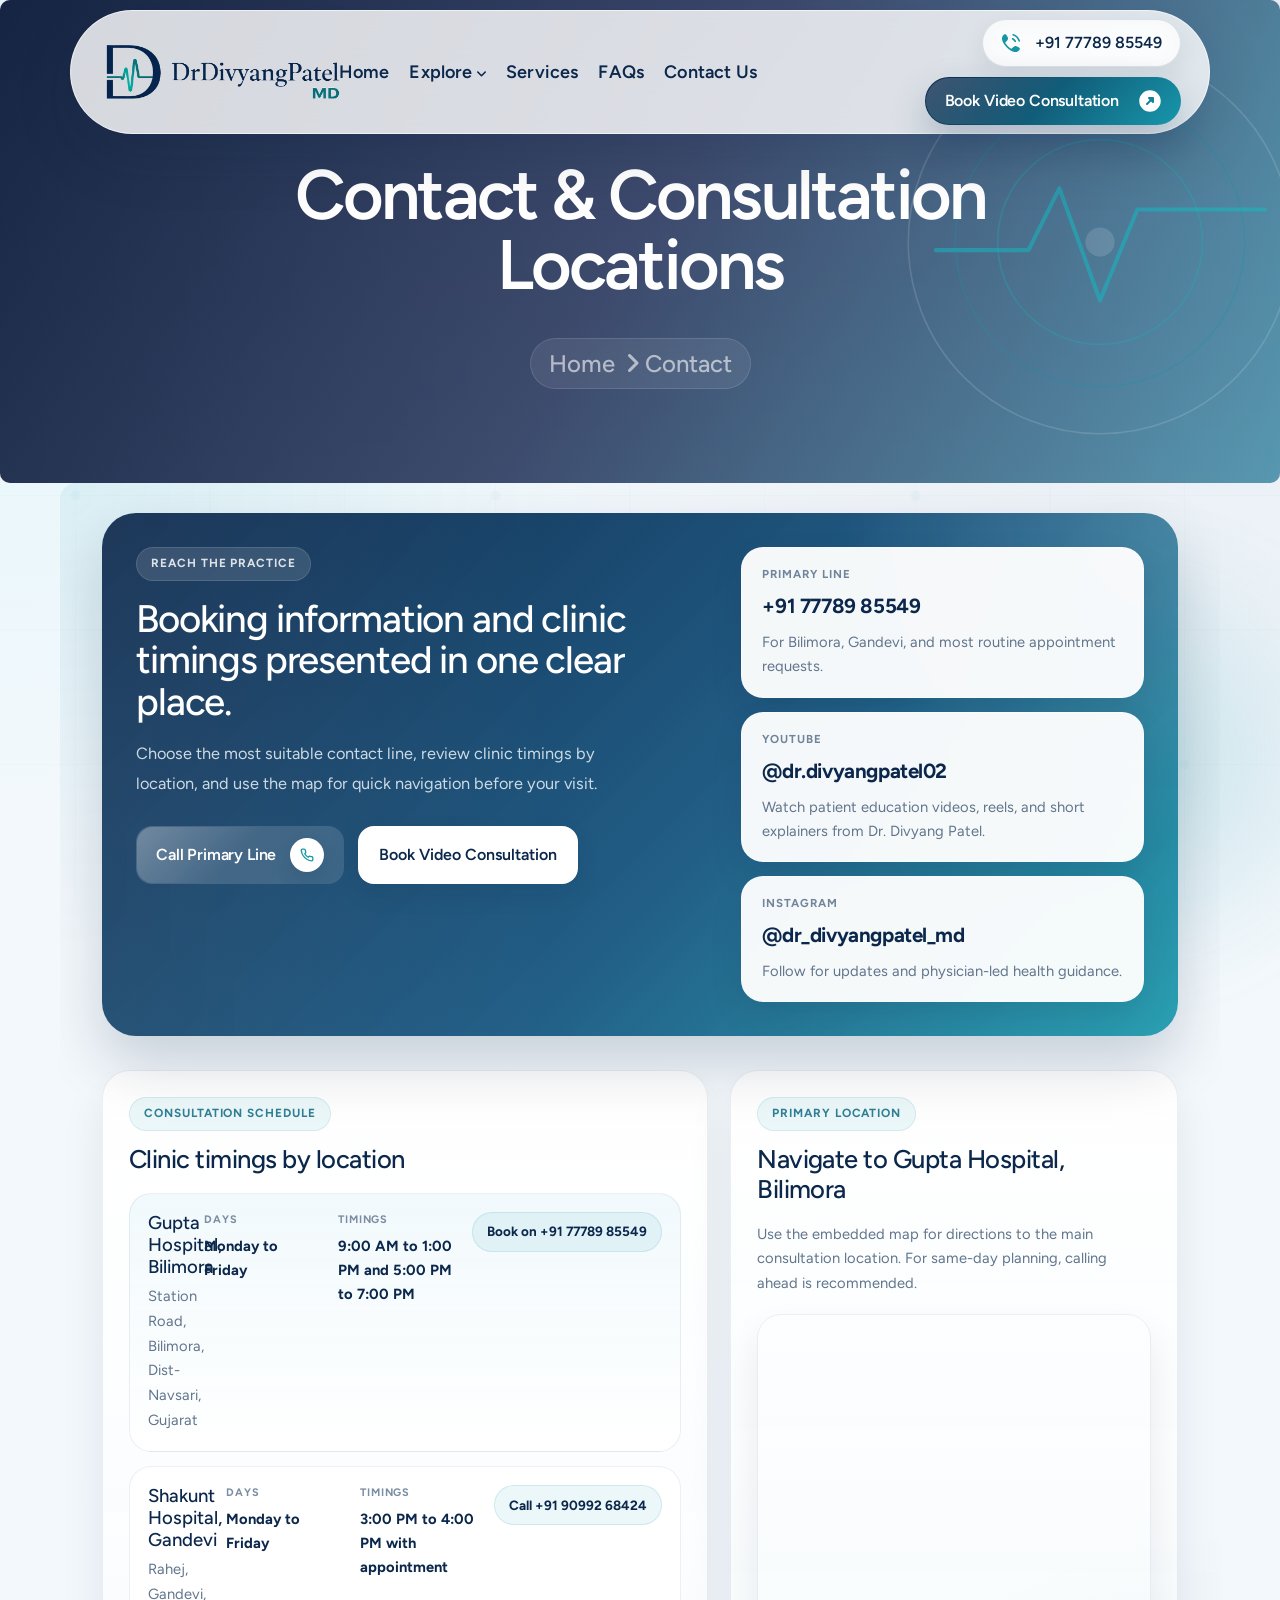
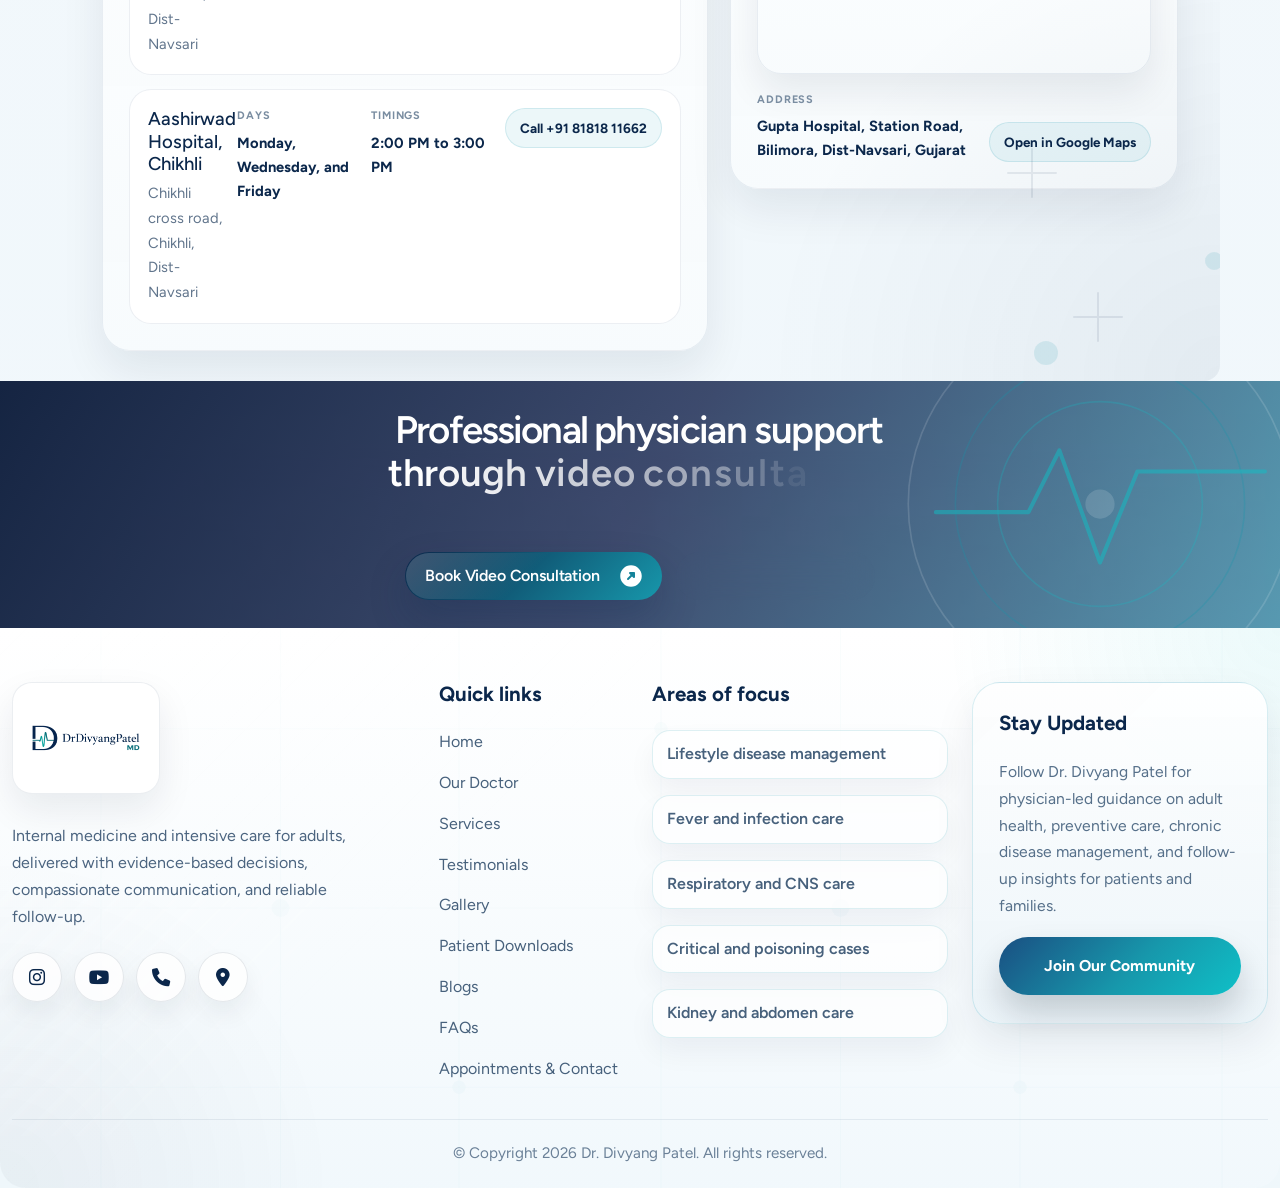
==== commit cab4fcef: "commit" ====
--- a/contact.html
+++ b/contact.html
@@ -72,6 +72,7 @@
             <li><a href="Gallery.html">Gallery</a></li>
             <li><a href="https://drdivyangpatelmd.exlyapp.com/blog">Blogs</a></li>
             <li><a href="downloads.html">Patient Downloads</a></li>
+            <li><a href="assets/drdivyangpatel/Dhabkara%20no%20punarjanma.pdf" target="_blank" rel="noopener">સફેદ કોટની અંદરની સંવેદના</a></li>
         </ul>
     </li>
     <li class="has-dropdown">
@@ -234,7 +235,7 @@
                 <strong>3:00 PM to 4:00 PM with appointment</strong>
               </div>
               <div class="dr-schedule-action">
-                <a href="tel:+917778985549">Call +91 77789 85549</a>
+                <a href="tel:+919099268424">Call +91 90992 68424</a>
               </div>
             </div>
 
@@ -252,7 +253,7 @@
                 <strong>2:00 PM to 3:00 PM</strong>
               </div>
               <div class="dr-schedule-action">
-                <a href="tel:+917778985549">Call +91 77789 85549</a>
+                <a href="tel:+918181811662">Call +91 81818 11662</a>
               </div>
             </div>
           </div>
--- a/assets/css/drdivyang.css
+++ b/assets/css/drdivyang.css
@@ -5731,3 +5731,122 @@
     font-size: 1.08rem;
   }
 }
+
+/* ============ TESTIMONIALS GLIMPSE (HOMEPAGE) ============ */
+.dr-testimonials-glimpse {
+  position: relative;
+  background:
+    radial-gradient(circle at top left, rgba(15, 192, 199, 0.07), transparent 30%),
+    radial-gradient(circle at bottom right, rgba(11, 39, 75, 0.05), transparent 30%),
+    linear-gradient(180deg, #ffffff 0%, #f5fbfd 100%);
+}
+
+.dr-testimonial-grid {
+  align-items: stretch;
+}
+
+.dr-testimonial-card {
+  position: relative;
+  display: flex;
+  flex-direction: column;
+  height: 100%;
+  padding: 38px 30px 30px;
+  background: #ffffff;
+  border-radius: 22px;
+  border: 1px solid rgba(11, 39, 75, 0.07);
+  box-shadow: 0 16px 36px rgba(8, 29, 56, 0.08);
+  transition: transform 0.3s ease, box-shadow 0.3s ease;
+}
+
+.dr-testimonial-card:hover {
+  transform: translateY(-5px);
+  box-shadow: 0 26px 52px rgba(8, 29, 56, 0.14);
+}
+
+.dr-testimonial-quote-mark {
+  position: absolute;
+  top: -18px;
+  left: 26px;
+  display: inline-flex;
+  align-items: center;
+  justify-content: center;
+  width: 48px;
+  height: 48px;
+  border-radius: 50%;
+  background: linear-gradient(135deg, var(--dr-primary, #0b274b), var(--dr-secondary, #1797ab));
+  color: #ffffff;
+  font-size: 18px;
+  box-shadow: 0 10px 22px rgba(8, 29, 56, 0.18);
+}
+
+.dr-testimonial-text {
+  flex-grow: 1;
+  margin: 0 0 26px;
+  color: #36506f;
+  font-size: 1rem;
+  line-height: 1.7;
+  font-style: italic;
+}
+
+.dr-testimonial-author {
+  display: flex;
+  align-items: center;
+  gap: 14px;
+  padding-top: 20px;
+  border-top: 1px solid rgba(11, 39, 75, 0.08);
+}
+
+.dr-testimonial-avatar {
+  display: inline-flex;
+  align-items: center;
+  justify-content: center;
+  width: 46px;
+  height: 46px;
+  border-radius: 50%;
+  background: linear-gradient(135deg, rgba(20, 150, 165, 0.16), rgba(15, 192, 199, 0.22));
+  color: var(--dr-secondary, #1797ab);
+  font-weight: 700;
+  font-size: 0.95rem;
+  letter-spacing: 0.04em;
+}
+
+.dr-testimonial-author strong {
+  display: block;
+  color: var(--dr-primary, #0b274b);
+  font-size: 1rem;
+  font-weight: 700;
+  line-height: 1.3;
+}
+
+.dr-testimonial-author span {
+  display: block;
+  color: #6b8198;
+  font-size: 0.84rem;
+  margin-top: 2px;
+}
+
+.dr-testimonials-cta-row {
+  display: flex;
+  justify-content: center;
+  margin-top: 48px;
+}
+
+.dr-testimonials-cta-row .dr-btn-icon {
+  display: inline-flex;
+  align-items: center;
+  margin-left: 8px;
+}
+
+@media (max-width: 575px) {
+  .dr-testimonial-card {
+    padding: 34px 22px 24px;
+  }
+
+  .dr-testimonial-text {
+    font-size: 0.96rem;
+  }
+
+  .dr-testimonials-cta-row {
+    margin-top: 32px;
+  }
+}
